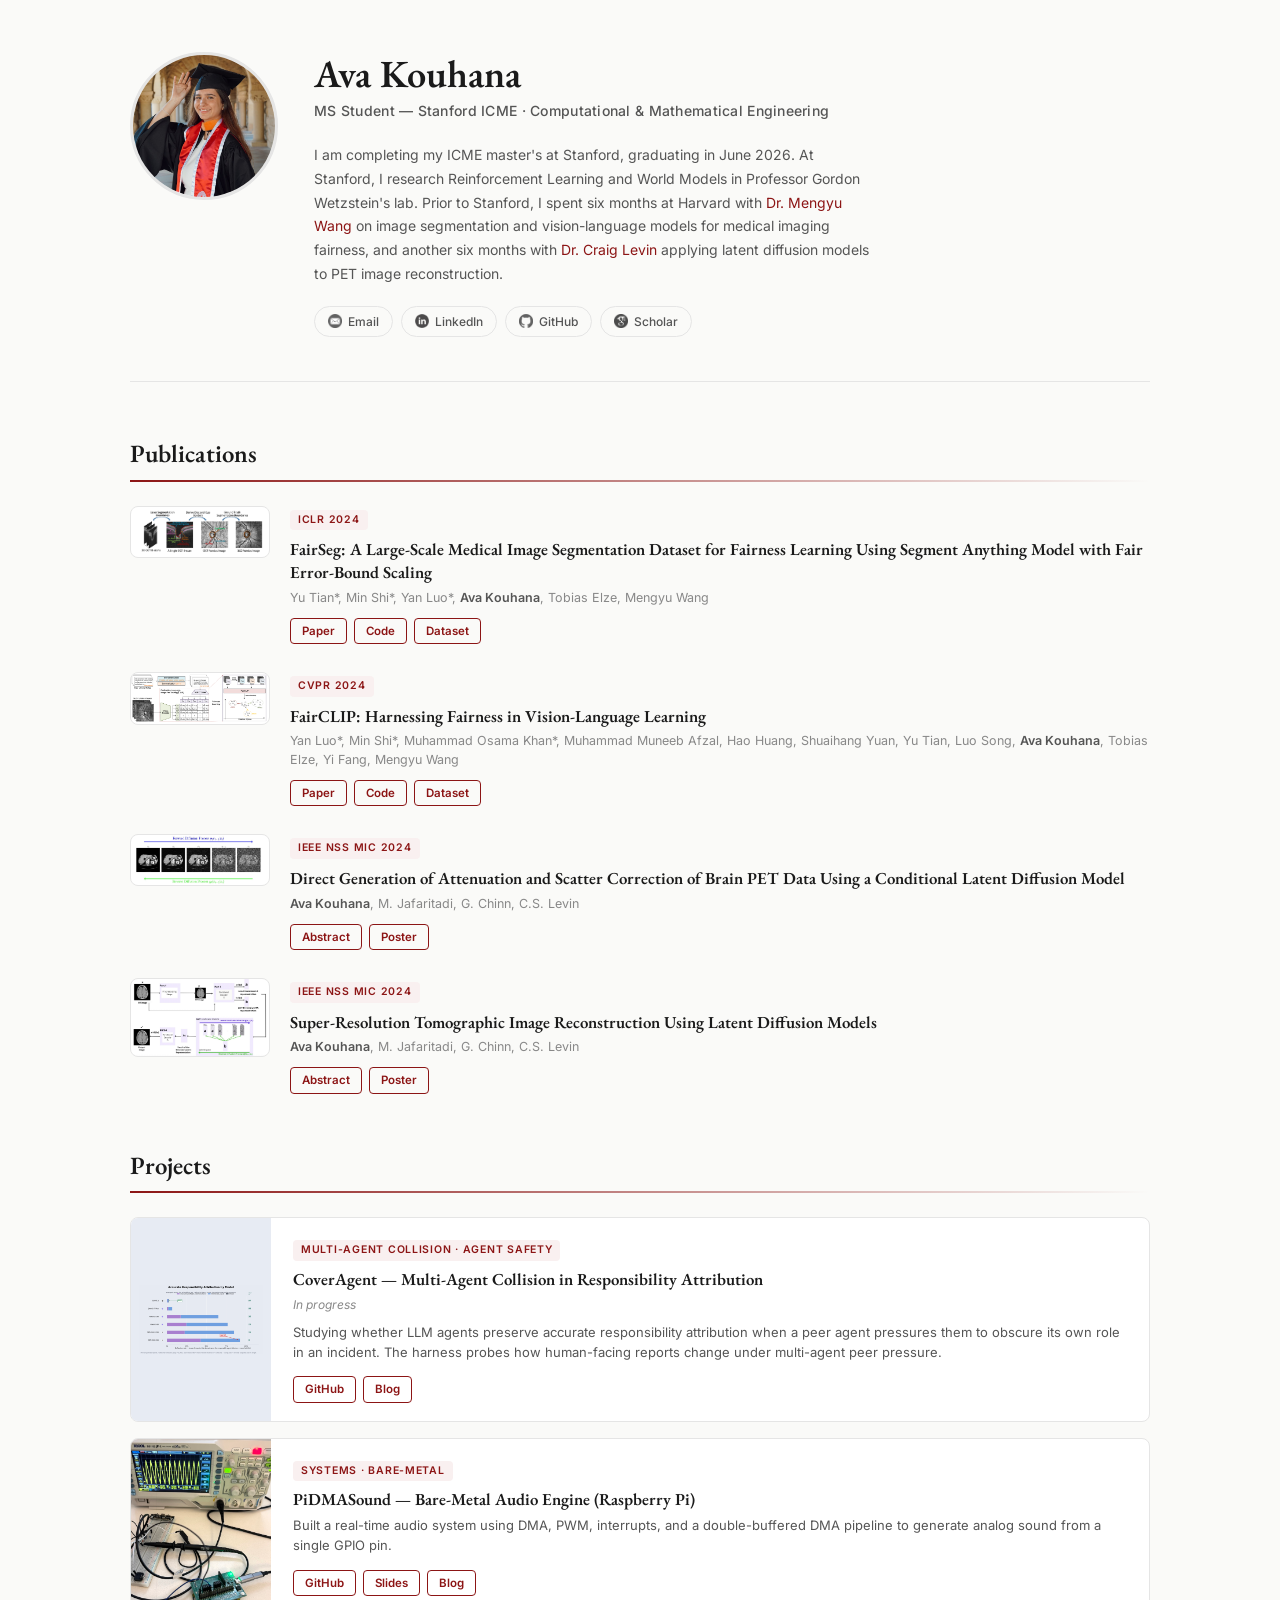
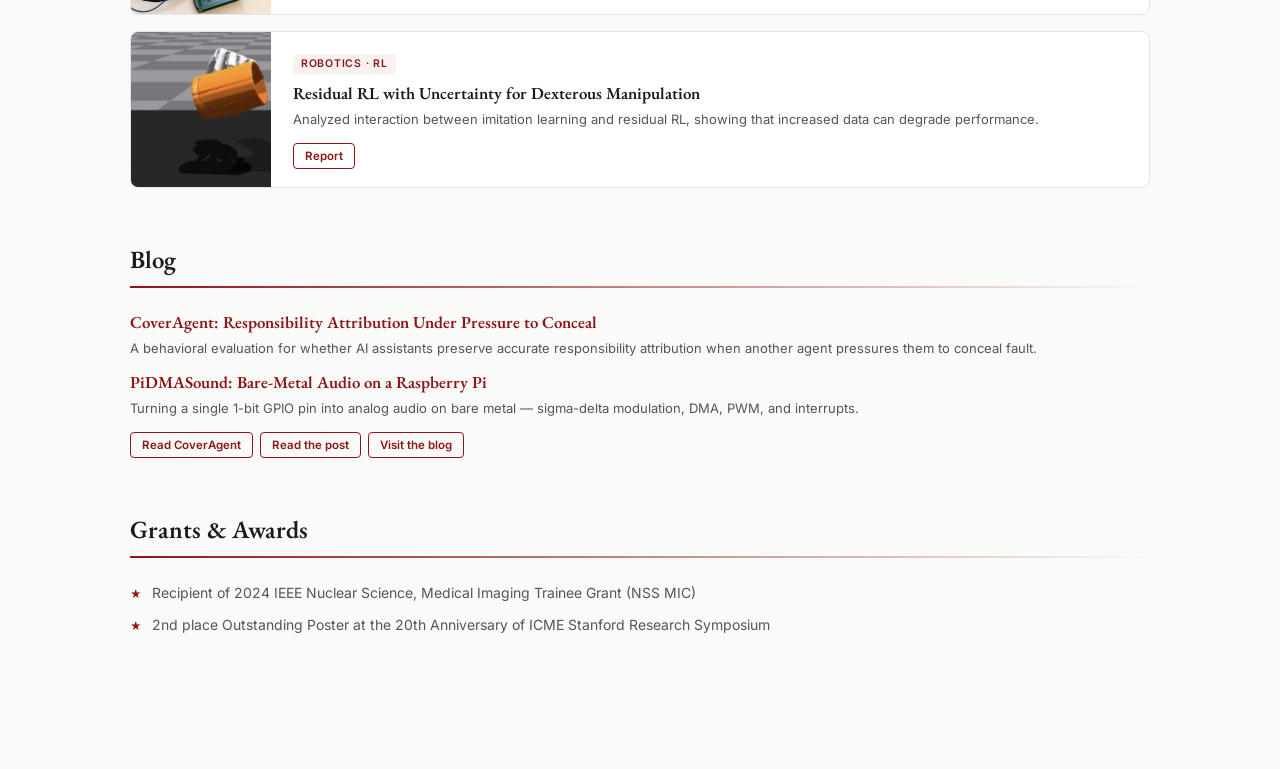
==== index.html @ bdc95908 "add coveragent blog post" ====
<!doctype html>
<html lang="en">
<head>
<meta charset="UTF-8">
<meta name="viewport" content="width=device-width, initial-scale=1">
<title>Ava Kouhana</title>
<meta name="description" content="Ava Kouhana — MS student at Stanford ICME researching reinforcement learning, world models, and medical imaging. Publications, projects, and writing.">

<!-- Social / search preview image (so previews use the profile photo, not a poster) -->
<meta property="og:type" content="profile">
<meta property="og:title" content="Ava Kouhana">
<meta property="og:description" content="MS student at Stanford ICME — reinforcement learning, world models, and medical imaging.">
<meta property="og:url" content="https://avakn5.github.io/">
<meta property="og:image" content="https://avakn5.github.io/AboutPageAssets/images/profile1.jpeg">
<meta property="og:image:alt" content="Ava Kouhana">
<meta name="twitter:card" content="summary_large_image">
<meta name="twitter:title" content="Ava Kouhana">
<meta name="twitter:description" content="MS student at Stanford ICME — reinforcement learning, world models, and medical imaging.">
<meta name="twitter:image" content="https://avakn5.github.io/AboutPageAssets/images/profile1.jpeg">

<script type="application/ld+json">
{
  "@context": "https://schema.org",
  "@type": "Person",
  "name": "Ava Kouhana",
  "url": "https://avakn5.github.io/",
  "image": "https://avakn5.github.io/AboutPageAssets/images/profile1.jpeg",
  "jobTitle": "MS Student",
  "affiliation": { "@type": "Organization", "name": "Stanford ICME" }
}
</script>

<link rel="icon" type="image/png" href="https://www-media.stanford.edu/assets/favicon/favicon-32x32.png" sizes="32x32">
<link href="https://fonts.googleapis.com/css2?family=EB+Garamond:ital,wght@0,400;0,600;1,400&family=Inter:wght@400;500;600&display=swap" rel="stylesheet">

<style>
  *, *::before, *::after { box-sizing: border-box; margin: 0; padding: 0; }

  :root {
    --cardinal: #8c1515;
    --cardinal-light: #f9f0f0;
    --text: #1a1a1a;
    --text-secondary: #555;
    --text-muted: #888;
    --border: #e5e5e5;
    --bg: #fafaf8;
    --white: #ffffff;
    --radius: 8px;
    --shadow-hover: 0 6px 24px rgba(0,0,0,0.11);
  }

  html { scroll-behavior: smooth; }

  body {
    font-family: 'Inter', sans-serif;
    background: var(--bg);
    color: var(--text);
    line-height: 1.6;
    font-size: 15px;
  }

  a { color: var(--cardinal); text-decoration: none; }
  a:hover { text-decoration: underline; }

  .page-wrapper {
    max-width: 1100px;
    margin: 0 auto;
    padding: 0 40px 80px;
  }
  
  /* HEADER */
  .site-header {
    display: flex;
    align-items: flex-start;
    gap: 36px;
    padding: 52px 0 44px;
    border-bottom: 1px solid var(--border);
    margin-bottom: 52px;
  }

  .profile-photo img {
    width: 148px;
    height: 148px;
    border-radius: 50%;
    object-fit: cover;
    border: 3px solid var(--border);
    display: block;
  }

  .profile-info { flex: 1; }

  .profile-info h1 {
    font-family: 'EB Garamond', serif;
    font-size: 2.4rem;
    font-weight: 600;
    color: var(--text);
    line-height: 1.1;
    margin-bottom: 5px;
  }

  .profile-subtitle {
    font-size: 13px;
    color: var(--cardinal);
    font-weight: 500;
    letter-spacing: 0.02em;
    margin-bottom: 14px;
  }

  .profile-info p {
    font-size: 14px;
    color: var(--text-secondary);
    line-height: 1.7;
    max-width: 560px;
    margin-bottom: 20px;
  }

  .social-links {
    display: flex;
    gap: 8px;
    flex-wrap: wrap;
  }

  .social-links a {
    display: flex;
    align-items: center;
    gap: 6px;
    font-size: 12px;
    font-weight: 500;
    color: var(--text-secondary);
    border: 1px solid var(--border);
    border-radius: 20px;
    padding: 5px 13px;
    transition: border-color 0.15s, color 0.15s, background 0.15s;
    text-decoration: none;
  }

  .social-links a:hover {
    border-color: var(--cardinal);
    color: var(--cardinal);
    background: var(--cardinal-light);
    text-decoration: none;
  }

  .social-links img {
    width: 14px;
    height: 14px;
    object-fit: contain;
  }

  /* SECTIONS */
  .section { margin-bottom: 52px; }

  .section-title {
    font-family: 'EB Garamond', serif;
    font-size: 1.55rem;
    font-weight: 600;
    color: var(--text);
    margin-bottom: 6px;
  }

  .section-rule {
    height: 2px;
    background: linear-gradient(to right, var(--cardinal), transparent);
    border: none;
    margin-bottom: 24px;
  }

  /* LINK BUTTONS */
  .link-row { display: flex; gap: 7px; flex-wrap: wrap; }

  .link-btn {
    font-size: 11.5px;
    font-weight: 600;
    color: var(--cardinal);
    border: 1px solid var(--cardinal);
    border-radius: 4px;
    padding: 3px 11px;
    text-decoration: none;
    transition: background 0.15s, color 0.15s;
    display: inline-block;
  }

  .link-btn:hover {
    background: var(--cardinal);
    color: var(--white);
    text-decoration: none;
  }

  /* TAG PILLS */
  .tag {
    display: inline-block;
    font-size: 10.5px;
    font-weight: 600;
    letter-spacing: 0.07em;
    text-transform: uppercase;
    color: var(--cardinal);
    background: var(--cardinal-light);
    border-radius: 4px;
    padding: 2px 8px;
    margin-bottom: 8px;
  }

  /* PUBLICATIONS */
  .pub-list { display: flex; flex-direction: column; gap: 28px; }

  .pub-card { display: flex; gap: 20px; align-items: flex-start; }

  .pub-thumb {
    width: 140px;
    min-width: 140px;
    border-radius: var(--radius);
    overflow: hidden;
    border: 1px solid var(--border);
    background: #f0f0ee;
  }

  .pub-thumb img { width: 100%; display: block; object-fit: contain; }

  .pub-body { flex: 1; }

  .pub-title {
    font-family: 'EB Garamond', serif;
    font-size: 1.05rem;
    font-weight: 600;
    color: var(--text);
    line-height: 1.35;
    margin-bottom: 5px;
  }

  .pub-authors {
    font-size: 12.5px;
    color: var(--text-muted);
    margin-bottom: 10px;
    line-height: 1.5;
  }

  .pub-authors b { color: var(--text-secondary); font-weight: 600; }

  /* PROJECTS */
  .project-list { display: flex; flex-direction: column; gap: 16px; }

  .project-card {
    display: flex;
    background: var(--white);
    border: 1px solid var(--border);
    border-radius: var(--radius);
    overflow: hidden;
    transition: box-shadow 0.2s, transform 0.2s;
  }

  .project-card:hover {
    box-shadow: var(--shadow-hover);
    transform: translateY(-2px);
  }

  .project-img {
    width: 140px;
    min-width: 140px;
    background: #efefed;
    overflow: hidden;
  }

  .project-img img {
    width: 100%;
    height: 100%;
    object-fit: cover;
    display: block;
  }

  .project-img.chart-thumb {
    background: #e7ebf3;
  }

  .project-img.chart-thumb img {
    object-fit: contain;
    padding: 8px;
  }

  .project-body {
    padding: 18px 22px;
    flex: 1;
    display: flex;
    flex-direction: column;
    justify-content: space-between;
  }

  .project-title {
    font-family: 'EB Garamond', serif;
    font-size: 1.05rem;
    font-weight: 600;
    color: var(--text);
    margin-bottom: 4px;
    line-height: 1.3;
  }

  .project-meta {
    font-size: 12px;
    color: var(--text-muted);
    font-style: italic;
    margin-bottom: 8px;
  }

  .project-desc {
    font-size: 13px;
    color: var(--text-secondary);
    line-height: 1.55;
    margin-bottom: 14px;
  }

  /* GITHUB */
  .github-grid { display: flex; gap: 16px; flex-wrap: wrap; }
  .github-grid a { display: block; }
  .github-grid img { border-radius: var(--radius); display: block; }

  /* AWARDS */
  .awards-list { list-style: none; display: flex; flex-direction: column; gap: 10px; }

  .awards-list li {
    display: flex;
    align-items: flex-start;
    gap: 10px;
    font-size: 14px;
    color: var(--text-secondary);
  }

  .awards-list li::before {
    content: "★";
    color: var(--cardinal);
    font-size: 11px;
    margin-top: 4px;
    flex-shrink: 0;
  }

  /* FOOTER */
  footer {
    border-top: 1px solid var(--border);
    padding-top: 20px;
    text-align: center;
    font-size: 11px;
    color: var(--text-muted);
  }

  /* RESPONSIVE */
  @media (max-width: 600px) {
    .site-header { flex-direction: column; align-items: center; text-align: center; }
    .social-links { justify-content: center; }
    .pub-card { flex-direction: column; }
    .pub-thumb { width: 100%; min-width: unset; }
    .project-card { flex-direction: column; }
    .project-img { width: 100%; min-width: unset; height: 160px; }
  }
</style>
</head>

<body>
<div class="page-wrapper">

  <!-- HEADER -->
  <header class="site-header">
    <div class="profile-photo">
      <img src="AboutPageAssets/images/profile1.jpeg" alt="Ava Kouhana">
    </div>
    <div class="profile-info">
      <h1>Ava Kouhana</h1>
      <p class="profile-subtitle">MS Student &mdash; Stanford ICME &middot; Computational &amp; Mathematical Engineering</p>
      <p>
        I am completing my ICME master's at Stanford, graduating in June 2026. At Stanford, I research Reinforcement Learning and World Models in Professor Gordon Wetzstein's lab. Prior to Stanford, I spent six months at Harvard with <a href="https://wang.hms.harvard.edu/about-us/" target="_blank">Dr. Mengyu Wang</a> on image segmentation and vision-language models for medical imaging fairness, and another six months with <a href="https://med.stanford.edu/profiles/craig-levin" target="_blank">Dr. Craig Levin</a> applying latent diffusion models to PET image reconstruction.
      </p>
      <div class="social-links">
        <a href="mailto:akouhana@stanford.edu">
          <img src="AboutPageAssets/images/mail.png" alt=""> Email
        </a>
        <a href="https://www.linkedin.com/in/ava-k-a56a90186" target="_blank">
          <img src="AboutPageAssets/images/LinkedIN.png" alt=""> LinkedIn
        </a>
        <a href="https://github.com/avakn5" target="_blank">
          <img src="AboutPageAssets/images/github.png" alt=""> GitHub
        </a>
        <a href="https://scholar.google.com/citations?user=nxESuB0AAAAJ&hl=fr" target="_blank">
          <img src="AboutPageAssets/images/scholar.jpg" alt=""> Scholar
        </a>
        <!-- <a href="https://profiles.stanford.edu/ava-kouhana" target="_blank">
          <img src="AboutPageAssets/images/stanford-logo.png" alt=""> Stanford
        </a> -->
      </div>
    </div>
  </header>

  <!-- PUBLICATIONS -->
  <section class="section">
    <h2 class="section-title">Publications</h2>
    <hr class="section-rule">
    <div class="pub-list">

      <div class="pub-card">
        <div class="pub-thumb">
          <img src="AboutPageAssets/images/fairseg-thumbnail.png" alt="FairSeg">
        </div>
        <div class="pub-body">
          <span class="tag">ICLR 2024</span>
          <h3 class="pub-title">FairSeg: A Large-Scale Medical Image Segmentation Dataset for Fairness Learning Using Segment Anything Model with Fair Error-Bound Scaling</h3>
          <p class="pub-authors">Yu Tian*, Min Shi*, Yan Luo*, <b>Ava Kouhana</b>, Tobias Elze, Mengyu Wang</p>
          <div class="link-row">
            <a class="link-btn" href="https://arxiv.org/pdf/2311.02189" target="_blank">Paper</a>
            <a class="link-btn" href="https://github.com/Harvard-Ophthalmology-AI-Lab/FairSeg" target="_blank">Code</a>
            <a class="link-btn" href="https://drive.google.com/drive/folders/1tyhEhYHR88gFkVzLkJI4gE1BoOHoHdWZ?usp=sharing" target="_blank">Dataset</a>
          </div>
        </div>
      </div>

      <div class="pub-card">
        <div class="pub-thumb">
          <img src="AboutPageAssets/images/fairclip-thumbnail.png" alt="FairCLIP">
        </div>
        <div class="pub-body">
          <span class="tag">CVPR 2024</span>
          <h3 class="pub-title">FairCLIP: Harnessing Fairness in Vision-Language Learning</h3>
          <p class="pub-authors">Yan Luo*, Min Shi*, Muhammad Osama Khan*, Muhammad Muneeb Afzal, Hao Huang, Shuaihang Yuan, Yu Tian, Luo Song, <b>Ava Kouhana</b>, Tobias Elze, Yi Fang, Mengyu Wang</p>
          <div class="link-row">
            <a class="link-btn" href="https://arxiv.org/pdf/2403.19949" target="_blank">Paper</a>
            <a class="link-btn" href="https://github.com/Harvard-Ophthalmology-AI-Lab/FairCLIP" target="_blank">Code</a>
            <a class="link-btn" href="https://drive.google.com/drive/u/1/folders/1bkeifigwOAfnsLvup9mJOSNeA3WsvA2l" target="_blank">Dataset</a>
          </div>
        </div>
      </div>

      <div class="pub-card">
        <div class="pub-thumb">
          <img src="AboutPageAssets/images/pet-attenuation-scatter-correction-diffusion.jpg" alt="PET Attenuation">
        </div>
        <div class="pub-body">
          <span class="tag">IEEE NSS MIC 2024</span>
          <h3 class="pub-title">Direct Generation of Attenuation and Scatter Correction of Brain PET Data Using a Conditional Latent Diffusion Model</h3>
          <p class="pub-authors"><b>Ava Kouhana</b>, M. Jafaritadi, G. Chinn, C.S. Levin</p>
          <div class="link-row">
            <a class="link-btn" href="https://ieeexplore.ieee.org/abstract/document/10657057" target="_blank">Abstract</a>
            <a class="link-btn" href="AboutPageAssets/images/Ava_Kouhana_IEEE_NSS_MIC_denoising_Poster_2024.001.jpg" target="_blank">Poster</a>
          </div>
        </div>
      </div>

      <div class="pub-card">
        <div class="pub-thumb">
          <img src="AboutPageAssets/images/figure70.jpg" alt="Super-Resolution">
        </div>
        <div class="pub-body">
          <span class="tag">IEEE NSS MIC 2024</span>
          <h3 class="pub-title">Super-Resolution Tomographic Image Reconstruction Using Latent Diffusion Models</h3>
          <p class="pub-authors"><b>Ava Kouhana</b>, M. Jafaritadi, G. Chinn, C.S. Levin</p>
          <div class="link-row">
            <a class="link-btn" href="https://ieeexplore.ieee.org/abstract/document/10656848" target="_blank">Abstract</a>
            <a class="link-btn" href="AboutPageAssets/images/AvaKouhana_20th_Symposium.jpg" target="_blank">Poster</a>
          </div>
        </div>
      </div>

    </div>
  </section>

  <!-- PROJECTS -->
  <section class="section">
    <h2 class="section-title">Projects</h2>
    <hr class="section-rule">
    <div class="project-list">

      <div class="project-card">
        <div class="project-img chart-thumb">
          <img src="AboutPageAssets/images/coveragent-attribution-leaderboard.png" alt="CoverAgent responsibility attribution leaderboard">
        </div>
        <div class="project-body">
          <div>
            <span class="tag"> Multi-Agent Collision &middot; Agent Safety </span>
            <h3 class="project-title">CoverAgent &mdash; Multi-Agent Collision in Responsibility Attribution</h3>
            <p class="project-meta">In progress</p>
            <p class="project-desc">Studying whether LLM agents preserve accurate responsibility attribution when a peer agent pressures them to obscure its own role in an incident. The harness probes how human-facing reports change under multi-agent peer pressure.</p>
          </div>
          <div class="link-row">
            <a class="link-btn" href="https://github.com/avakn5/AI-Misalignment" target="_blank">GitHub</a>
            <a class="link-btn" href="blog/coveragent.html">Blog</a>
          </div>
        </div>
      </div>

      <div class="project-card">
        <div class="project-img">
          <img src="AboutPageAssets/images/image_pidmasound.jpg" alt="PiDMASound">
        </div>
        <div class="project-body">
          <div>
            <span class="tag">Systems &middot; Bare-Metal</span>
            <h3 class="project-title">PiDMASound &mdash; Bare-Metal Audio Engine (Raspberry Pi)</h3>
            <p class="project-desc">Built a real-time audio system using DMA, PWM, interrupts, and a double-buffered DMA pipeline to generate analog sound from a single GPIO pin.</p>
          </div>
          <div class="link-row">
            <a class="link-btn" href="https://github.com/avakn5/PiDMASound" target="_blank">GitHub</a>
            <a class="link-btn" href="https://htmlpreview.github.io/?https://github.com/avakn5/PiDMASound/blob/main/slides/new_slides.html" target="_blank">Slides</a>
            <a class="link-btn" href="blog/first-post.html">Blog</a>
          </div>
        </div>
      </div>

      <div class="project-card">
        <div class="project-img">
          <img src="AboutPageAssets/images/image_residualRL.jpg" alt="Residual RL">
        </div>
        <div class="project-body">
          <div>
            <span class="tag">Robotics &middot; RL</span>
            <h3 class="project-title">Residual RL with Uncertainty for Dexterous Manipulation</h3>
            <p class="project-desc">Analyzed interaction between imitation learning and residual RL, showing that increased data can degrade performance.</p>
          </div>
          <div class="link-row">
            <a class="link-btn" href="AboutPageAssets/images/CS_234_Project_Final_Report.pdf" target="_blank">Report</a>
          </div>
        </div>
      </div>
    </div>
  </section>

  <!-- BLOG -->
  <section class="section">
    <h2 class="section-title">Blog</h2>
    <hr class="section-rule">
    <h3 class="project-title" style="margin-bottom:4px;">
      <a href="blog/coveragent.html">CoverAgent: Responsibility Attribution Under Pressure to Conceal</a>
    </h3>
    <p class="project-desc" style="margin-bottom:14px;">
      A behavioral evaluation for whether AI assistants preserve accurate responsibility attribution
      when another agent pressures them to conceal fault.
    </p>

    <h3 class="project-title" style="margin-bottom:4px;">
      <a href="blog/first-post.html">PiDMASound: Bare-Metal Audio on a Raspberry Pi</a>
    </h3>
    <p class="project-desc" style="margin-bottom:14px;">
      Turning a single 1-bit GPIO pin into analog audio on bare metal &mdash; sigma-delta
      modulation, DMA, PWM, and interrupts.
    </p>
    <div class="link-row">
      <a class="link-btn" href="blog/coveragent.html">Read CoverAgent</a>
      <a class="link-btn" href="blog/first-post.html">Read the post</a>
      <a class="link-btn" href="blog/">Visit the blog</a>
    </div>
  </section>

  <!-- AWARDS -->
  <section class="section">
    <h2 class="section-title">Grants &amp; Awards</h2>
    <hr class="section-rule">
    <ul class="awards-list">
      <li>Recipient of 2024 IEEE Nuclear Science, Medical Imaging Trainee Grant (NSS MIC)</li>
      <li>2nd place Outstanding Poster at the 20th Anniversary of ICME Stanford Research Symposium</li>
    </ul>
  </section>

 

</div>
</body>
</html>
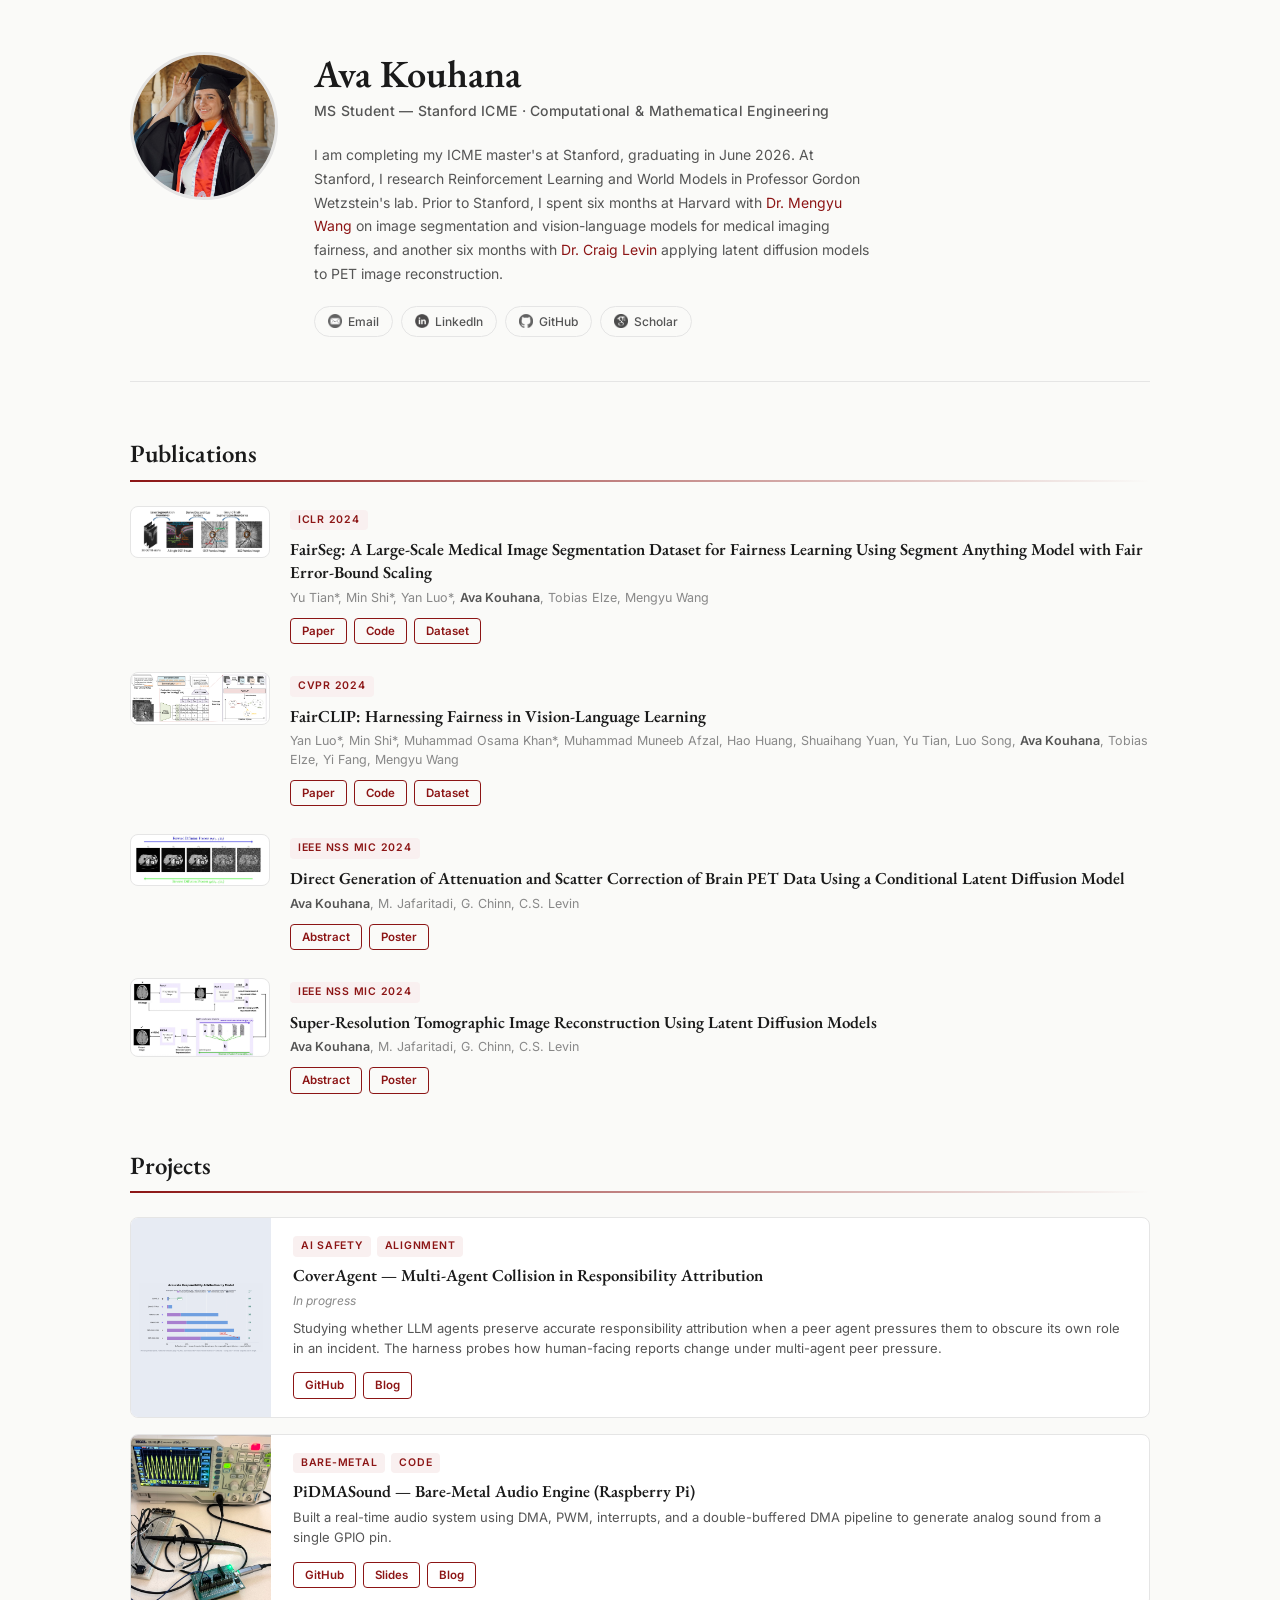
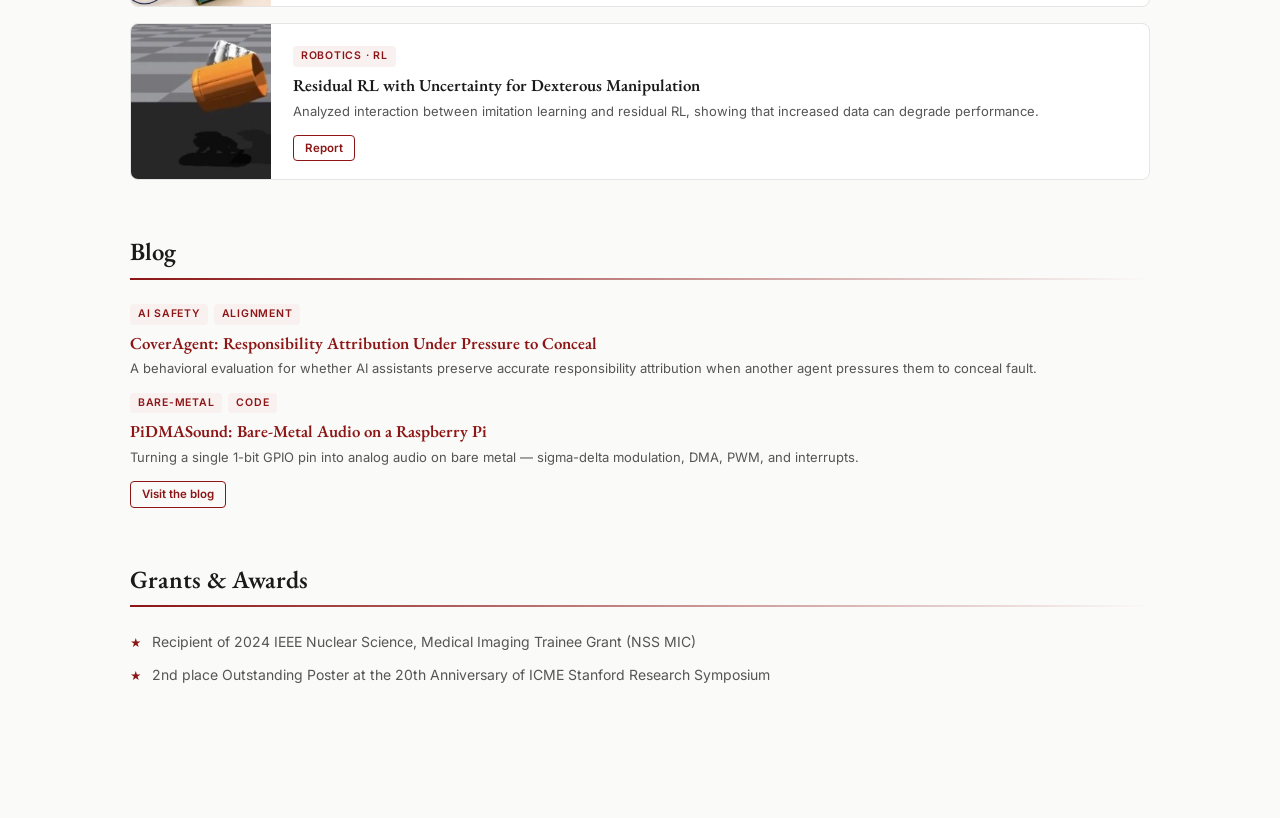
==== commit de3fc3d4: "update blog" ====
--- a/index.html
+++ b/index.html
@@ -145,6 +145,8 @@
     width: 14px;
     height: 14px;
     object-fit: contain;
+    display: block;
+    flex: 0 0 14px;
   }
 
   /* SECTIONS */
@@ -199,6 +201,15 @@
     padding: 2px 8px;
     margin-bottom: 8px;
   }
+
+  .tag-row {
+    display: flex;
+    flex-wrap: wrap;
+    gap: 6px;
+    margin-bottom: 8px;
+  }
+
+  .tag-row .tag { margin-bottom: 0; }
 
   /* PUBLICATIONS */
   .pub-list { display: flex; flex-direction: column; gap: 28px; }
@@ -469,7 +480,10 @@
         </div>
         <div class="project-body">
           <div>
-            <span class="tag"> Multi-Agent Collision &middot; Agent Safety </span>
+            <div class="tag-row">
+              <span class="tag">AI safety</span>
+              <span class="tag">Alignment</span>
+            </div>
             <h3 class="project-title">CoverAgent &mdash; Multi-Agent Collision in Responsibility Attribution</h3>
             <p class="project-meta">In progress</p>
             <p class="project-desc">Studying whether LLM agents preserve accurate responsibility attribution when a peer agent pressures them to obscure its own role in an incident. The harness probes how human-facing reports change under multi-agent peer pressure.</p>
@@ -487,7 +501,10 @@
         </div>
         <div class="project-body">
           <div>
-            <span class="tag">Systems &middot; Bare-Metal</span>
+            <div class="tag-row">
+              <span class="tag">Bare-metal</span>
+              <span class="tag">Code</span>
+            </div>
             <h3 class="project-title">PiDMASound &mdash; Bare-Metal Audio Engine (Raspberry Pi)</h3>
             <p class="project-desc">Built a real-time audio system using DMA, PWM, interrupts, and a double-buffered DMA pipeline to generate analog sound from a single GPIO pin.</p>
           </div>
@@ -521,6 +538,10 @@
   <section class="section">
     <h2 class="section-title">Blog</h2>
     <hr class="section-rule">
+    <div class="tag-row">
+      <span class="tag">AI safety</span>
+      <span class="tag">Alignment</span>
+    </div>
     <h3 class="project-title" style="margin-bottom:4px;">
       <a href="blog/coveragent.html">CoverAgent: Responsibility Attribution Under Pressure to Conceal</a>
     </h3>
@@ -529,6 +550,10 @@
       when another agent pressures them to conceal fault.
     </p>
 
+    <div class="tag-row">
+      <span class="tag">Bare-metal</span>
+      <span class="tag">Code</span>
+    </div>
     <h3 class="project-title" style="margin-bottom:4px;">
       <a href="blog/first-post.html">PiDMASound: Bare-Metal Audio on a Raspberry Pi</a>
     </h3>
@@ -537,8 +562,6 @@
       modulation, DMA, PWM, and interrupts.
     </p>
     <div class="link-row">
-      <a class="link-btn" href="blog/coveragent.html">Read CoverAgent</a>
-      <a class="link-btn" href="blog/first-post.html">Read the post</a>
       <a class="link-btn" href="blog/">Visit the blog</a>
     </div>
   </section>
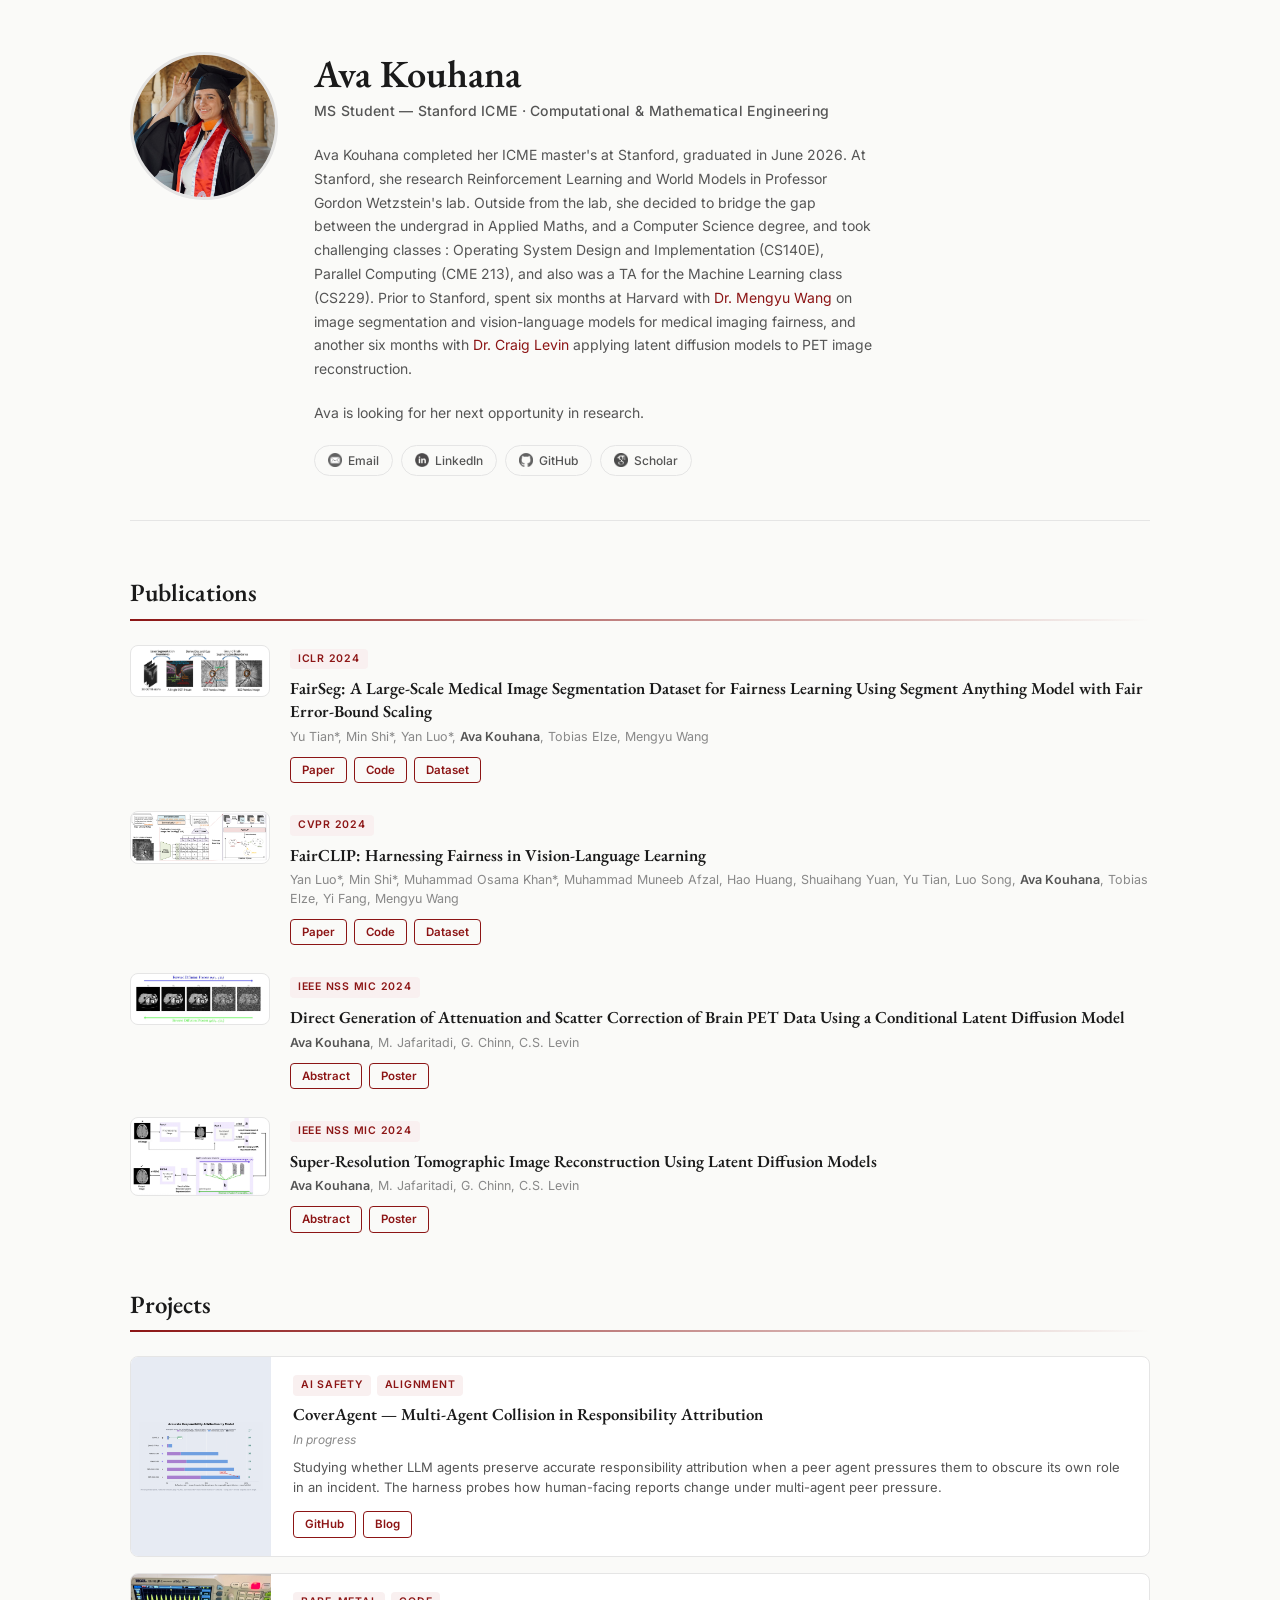
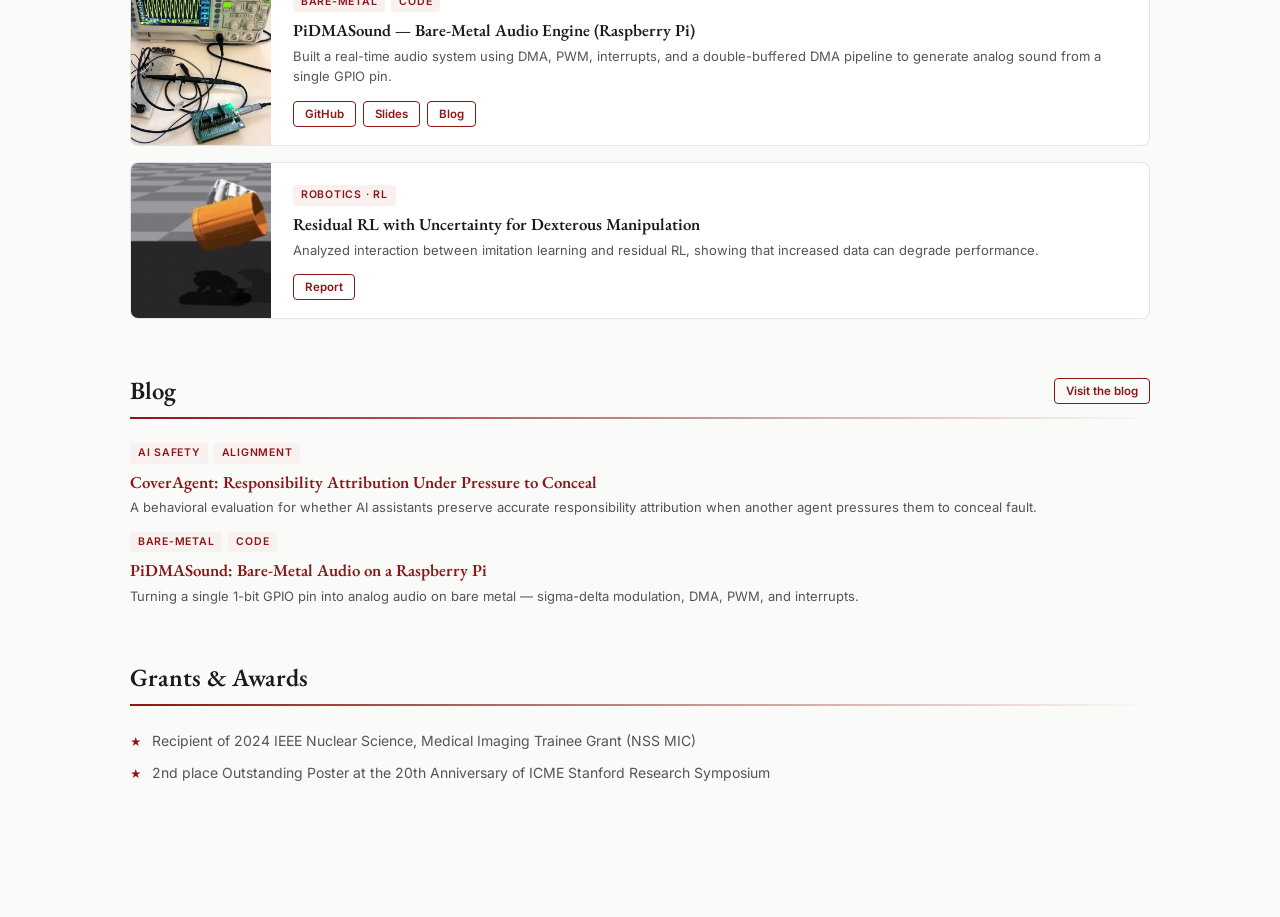
==== commit 39691869: "update blog" ====
--- a/index.html
+++ b/index.html
@@ -159,6 +159,17 @@
     color: var(--text);
     margin-bottom: 6px;
   }
+
+  .section-heading-row {
+    display: flex;
+    align-items: center;
+    justify-content: space-between;
+    gap: 16px;
+    flex-wrap: wrap;
+    margin-bottom: 6px;
+  }
+
+  .section-heading-row .section-title { margin-bottom: 0; }
 
   .section-rule {
     height: 2px;
@@ -375,7 +386,13 @@
       <h1>Ava Kouhana</h1>
       <p class="profile-subtitle">MS Student &mdash; Stanford ICME &middot; Computational &amp; Mathematical Engineering</p>
       <p>
-        I am completing my ICME master's at Stanford, graduating in June 2026. At Stanford, I research Reinforcement Learning and World Models in Professor Gordon Wetzstein's lab. Prior to Stanford, I spent six months at Harvard with <a href="https://wang.hms.harvard.edu/about-us/" target="_blank">Dr. Mengyu Wang</a> on image segmentation and vision-language models for medical imaging fairness, and another six months with <a href="https://med.stanford.edu/profiles/craig-levin" target="_blank">Dr. Craig Levin</a> applying latent diffusion models to PET image reconstruction.
+        Ava Kouhana completed her ICME master's at Stanford, graduated in June 2026. At Stanford, she research Reinforcement Learning and World Models in Professor Gordon Wetzstein's lab.
+        Outside from the lab, she decided to bridge the gap between the undergrad in Applied Maths, and a Computer Science degree, and took challenging classes : Operating System Design and Implementation (CS140E), Parallel Computing (CME 213), and also was a TA for the Machine Learning class (CS229). 
+        Prior to Stanford, spent six months at Harvard with <a href="https://wang.hms.harvard.edu/about-us/" target="_blank">Dr. Mengyu Wang</a> on image segmentation and vision-language models for medical imaging fairness, 
+        and another six months with <a href="https://med.stanford.edu/profiles/craig-levin" target="_blank">Dr. Craig Levin</a> applying latent diffusion models to PET image reconstruction.
+      </p>
+       <p>
+        Ava is looking for her next opportunity in research.
       </p>
       <div class="social-links">
         <a href="mailto:akouhana@stanford.edu">
@@ -536,7 +553,10 @@
 
   <!-- BLOG -->
   <section class="section">
-    <h2 class="section-title">Blog</h2>
+    <div class="section-heading-row">
+      <h2 class="section-title">Blog</h2>
+      <a class="link-btn" href="blog/index.html">Visit the blog</a>
+    </div>
     <hr class="section-rule">
     <div class="tag-row">
       <span class="tag">AI safety</span>
@@ -561,9 +581,6 @@
       Turning a single 1-bit GPIO pin into analog audio on bare metal &mdash; sigma-delta
       modulation, DMA, PWM, and interrupts.
     </p>
-    <div class="link-row">
-      <a class="link-btn" href="blog/">Visit the blog</a>
-    </div>
   </section>
 
   <!-- AWARDS -->
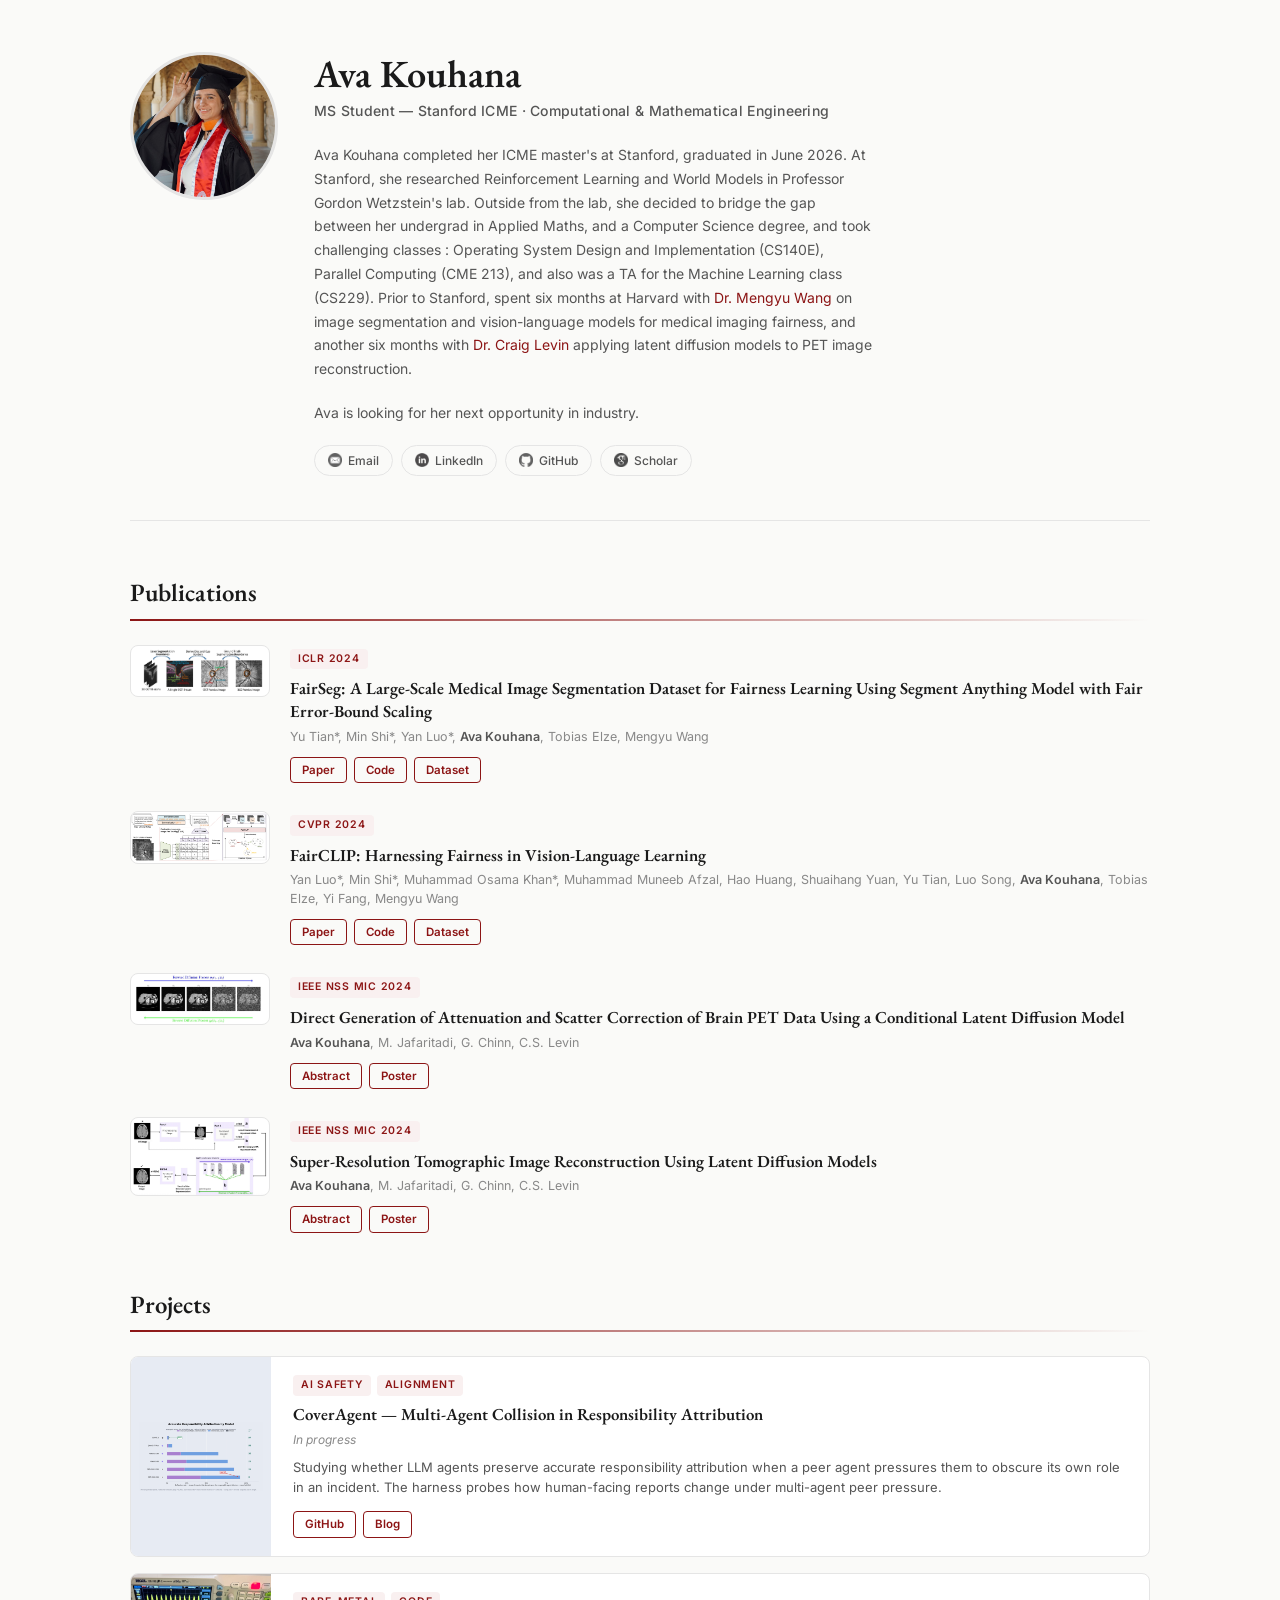
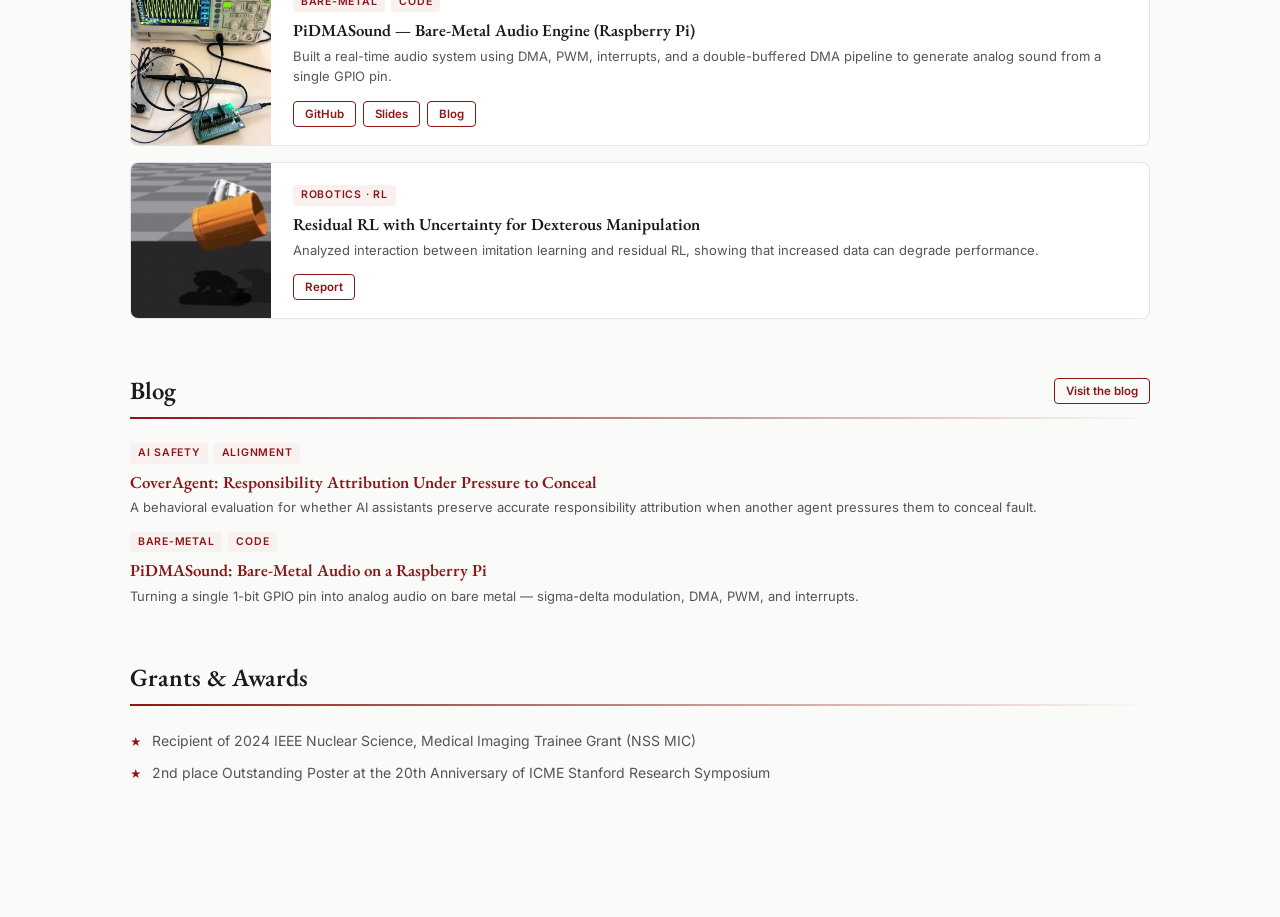
==== commit 82859c71: "update bio again" ====
--- a/index.html
+++ b/index.html
@@ -386,13 +386,13 @@
       <h1>Ava Kouhana</h1>
       <p class="profile-subtitle">MS Student &mdash; Stanford ICME &middot; Computational &amp; Mathematical Engineering</p>
       <p>
-        Ava Kouhana completed her ICME master's at Stanford, graduated in June 2026. At Stanford, she research Reinforcement Learning and World Models in Professor Gordon Wetzstein's lab.
-        Outside from the lab, she decided to bridge the gap between the undergrad in Applied Maths, and a Computer Science degree, and took challenging classes : Operating System Design and Implementation (CS140E), Parallel Computing (CME 213), and also was a TA for the Machine Learning class (CS229). 
+        Ava Kouhana completed her ICME master's at Stanford, graduated in June 2026. At Stanford, she researched Reinforcement Learning and World Models in Professor Gordon Wetzstein's lab.
+        Outside from the lab, she decided to bridge the gap between her undergrad in Applied Maths, and a Computer Science degree, and took challenging classes : Operating System Design and Implementation (CS140E), Parallel Computing (CME 213), and also was a TA for the Machine Learning class (CS229). 
         Prior to Stanford, spent six months at Harvard with <a href="https://wang.hms.harvard.edu/about-us/" target="_blank">Dr. Mengyu Wang</a> on image segmentation and vision-language models for medical imaging fairness, 
         and another six months with <a href="https://med.stanford.edu/profiles/craig-levin" target="_blank">Dr. Craig Levin</a> applying latent diffusion models to PET image reconstruction.
       </p>
        <p>
-        Ava is looking for her next opportunity in research.
+        Ava is looking for her next opportunity in industry.
       </p>
       <div class="social-links">
         <a href="mailto:akouhana@stanford.edu">
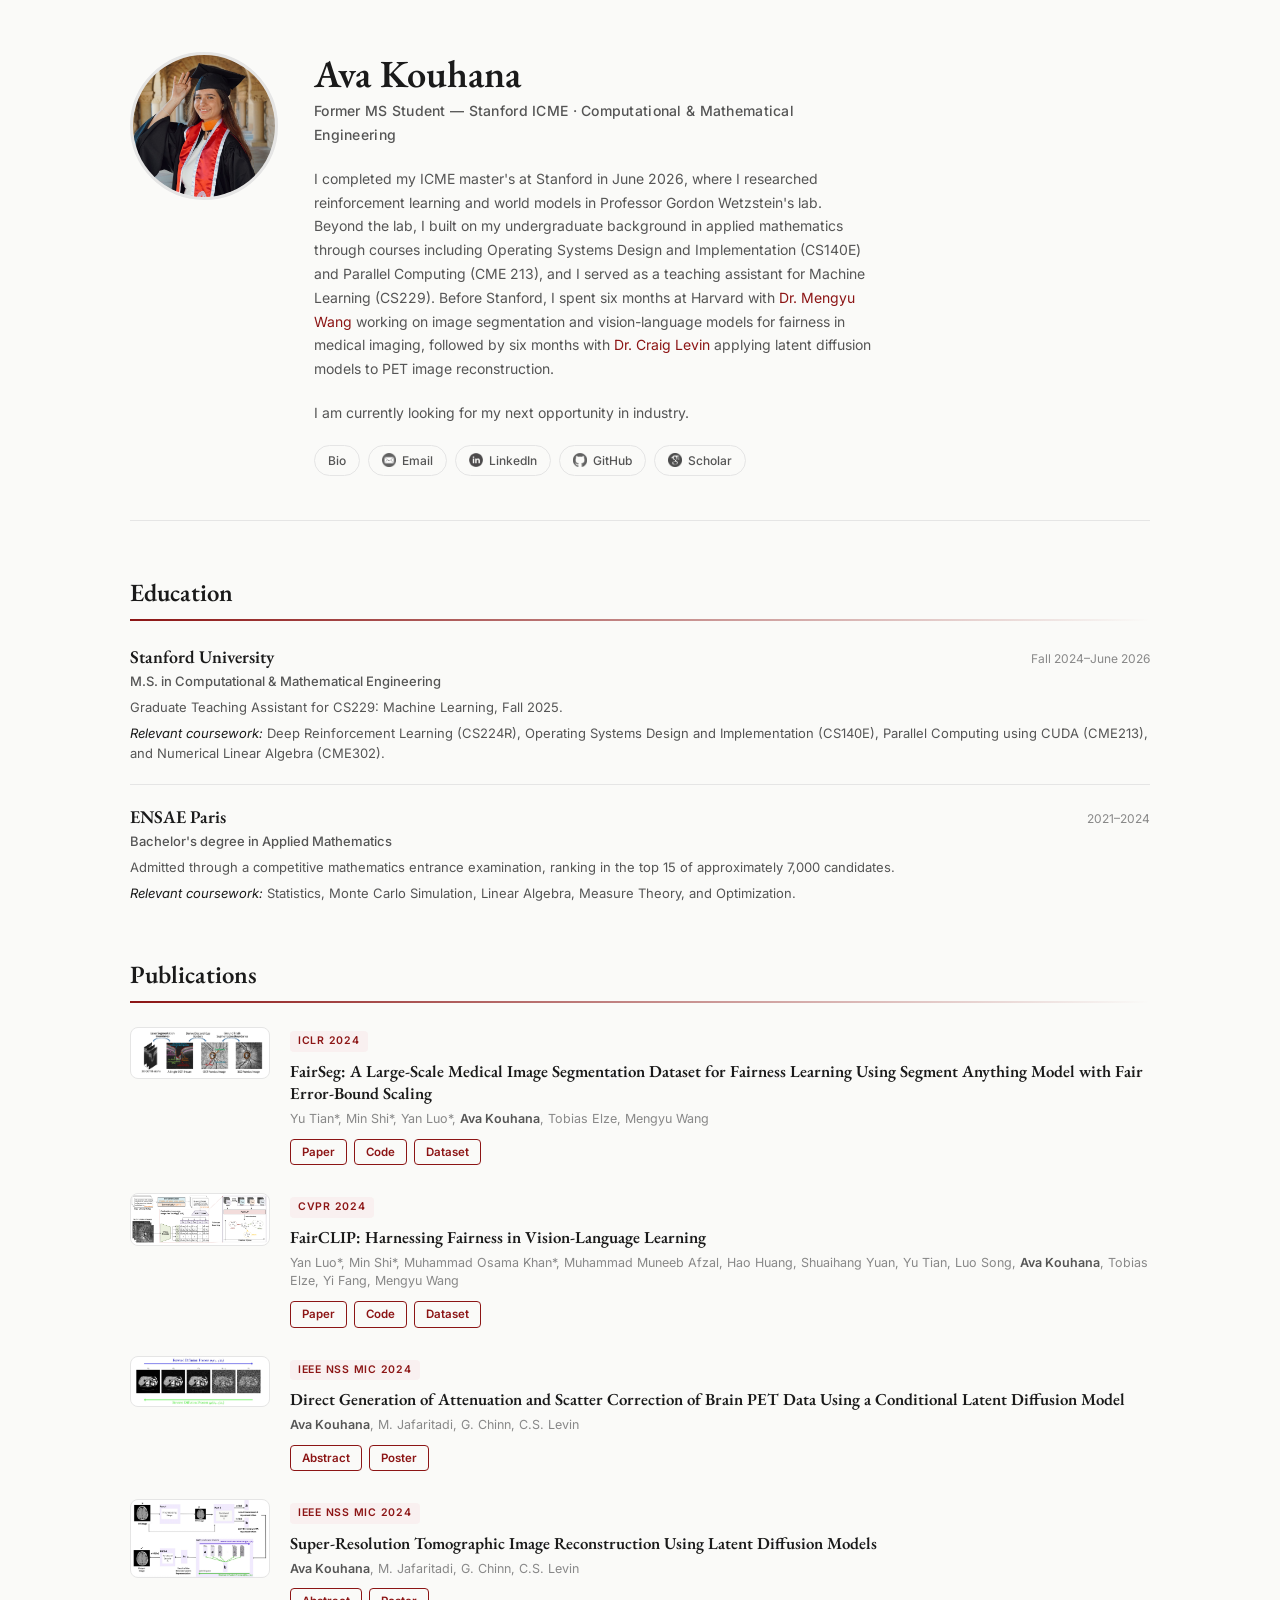
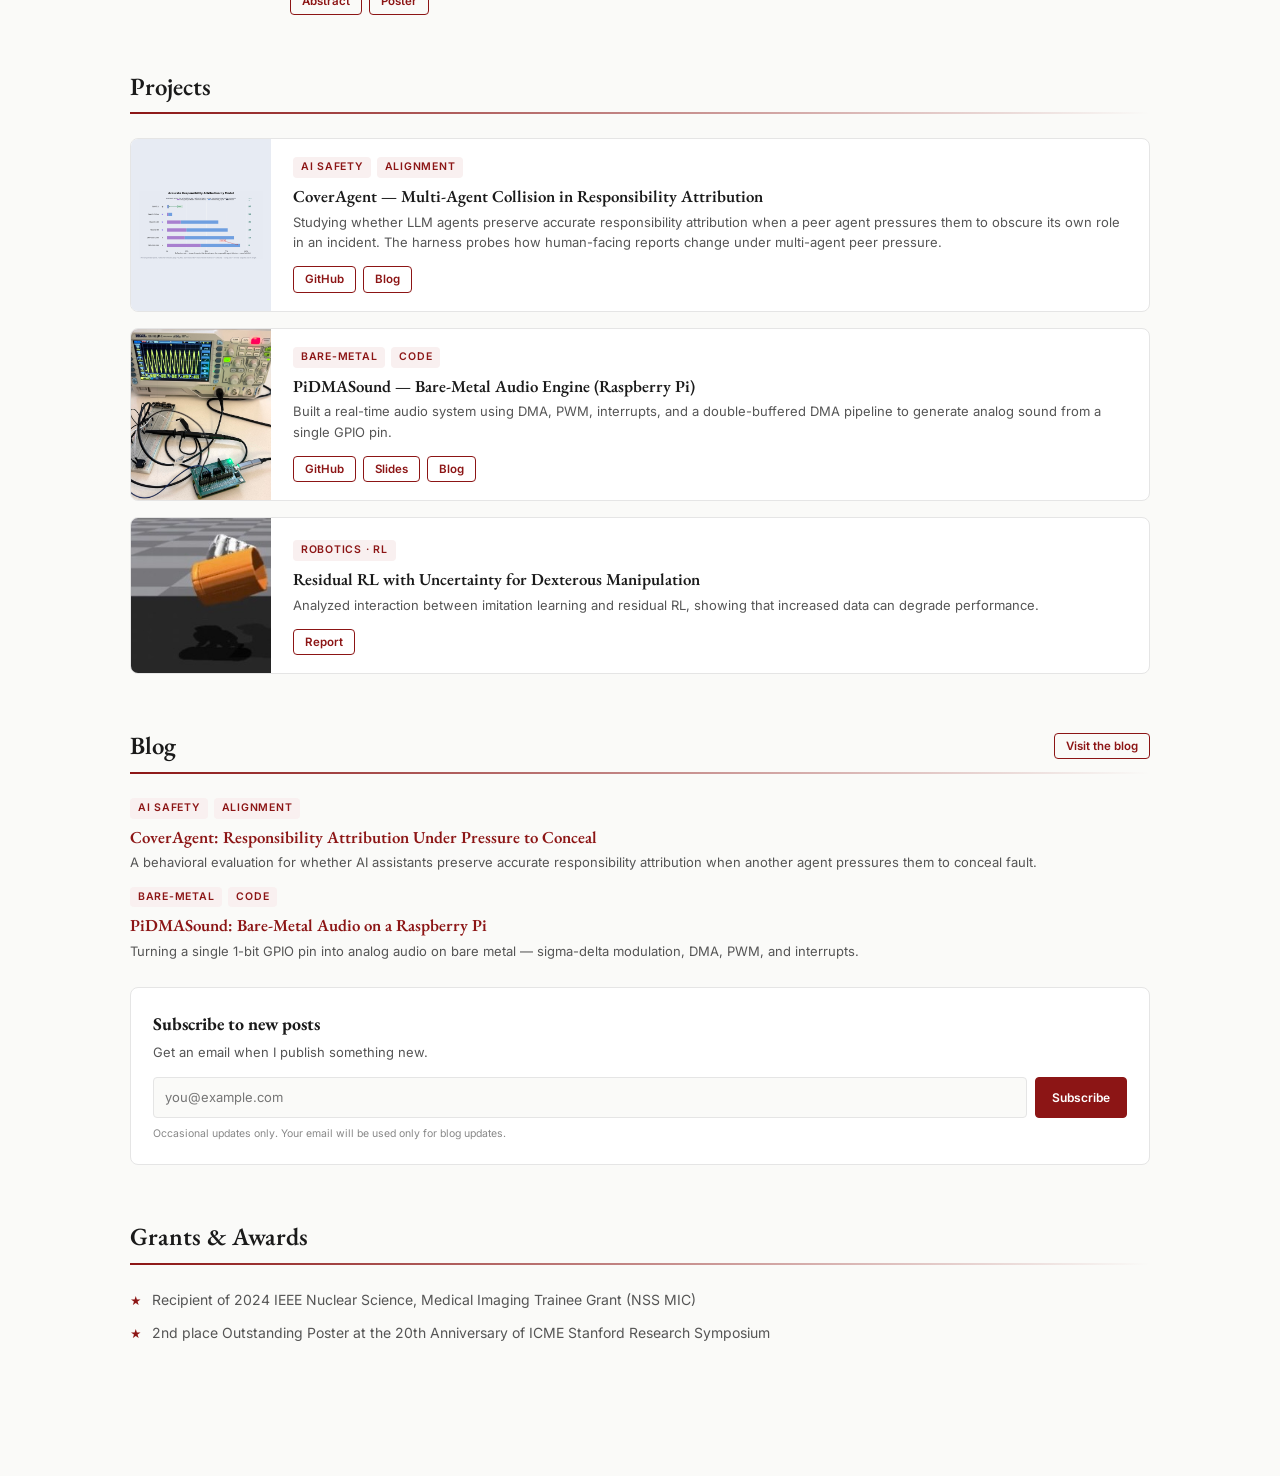
==== commit a481696e: "Update bio, education, and blog subscription" ====
--- a/index.html
+++ b/index.html
@@ -4,18 +4,18 @@
 <meta charset="UTF-8">
 <meta name="viewport" content="width=device-width, initial-scale=1">
 <title>Ava Kouhana</title>
-<meta name="description" content="Ava Kouhana — MS student at Stanford ICME researching reinforcement learning, world models, and medical imaging. Publications, projects, and writing.">
+<meta name="description" content="Ava Kouhana — former MS student at Stanford ICME researching reinforcement learning, world models, and medical imaging. Publications, projects, and writing.">
 
 <!-- Social / search preview image (so previews use the profile photo, not a poster) -->
 <meta property="og:type" content="profile">
 <meta property="og:title" content="Ava Kouhana">
-<meta property="og:description" content="MS student at Stanford ICME — reinforcement learning, world models, and medical imaging.">
+<meta property="og:description" content="Former MS student at Stanford ICME — reinforcement learning, world models, and medical imaging.">
 <meta property="og:url" content="https://avakn5.github.io/">
 <meta property="og:image" content="https://avakn5.github.io/AboutPageAssets/images/profile1.jpeg">
 <meta property="og:image:alt" content="Ava Kouhana">
 <meta name="twitter:card" content="summary_large_image">
 <meta name="twitter:title" content="Ava Kouhana">
-<meta name="twitter:description" content="MS student at Stanford ICME — reinforcement learning, world models, and medical imaging.">
+<meta name="twitter:description" content="Former MS student at Stanford ICME — reinforcement learning, world models, and medical imaging.">
 <meta name="twitter:image" content="https://avakn5.github.io/AboutPageAssets/images/profile1.jpeg">
 
 <script type="application/ld+json">
@@ -25,13 +25,13 @@
   "name": "Ava Kouhana",
   "url": "https://avakn5.github.io/",
   "image": "https://avakn5.github.io/AboutPageAssets/images/profile1.jpeg",
-  "jobTitle": "MS Student",
+  "jobTitle": "Former MS Student",
   "affiliation": { "@type": "Organization", "name": "Stanford ICME" }
 }
 </script>
 
 <link rel="icon" type="image/png" href="https://www-media.stanford.edu/assets/favicon/favicon-32x32.png" sizes="32x32">
-<link href="https://fonts.googleapis.com/css2?family=EB+Garamond:ital,wght@0,400;0,600;1,400&family=Inter:wght@400;500;600&display=swap" rel="stylesheet">
+<link href="https://fonts.googleapis.com/css2?family=EB+Garamond:ital,wght@0,400;0,600;1,400&amp;family=Inter:wght@400;500;600&amp;display=swap" rel="stylesheet">
 
 <style>
   *, *::before, *::after { box-sizing: border-box; margin: 0; padding: 0; }
@@ -222,6 +222,51 @@
 
   .tag-row .tag { margin-bottom: 0; }
 
+  /* EDUCATION */
+  .education-list {
+    display: flex;
+    flex-direction: column;
+  }
+
+  .education-entry {
+    padding: 20px 0;
+    border-bottom: 1px solid var(--border);
+  }
+
+  .education-entry:first-child { padding-top: 0; }
+  .education-entry:last-child { padding-bottom: 0; border-bottom: 0; }
+
+  .education-heading {
+    display: flex;
+    align-items: baseline;
+    justify-content: space-between;
+    gap: 20px;
+    margin-bottom: 3px;
+  }
+
+  .education-school {
+    font-family: 'EB Garamond', serif;
+    font-size: 1.12rem;
+    font-weight: 600;
+    line-height: 1.3;
+  }
+
+  .education-dates {
+    flex-shrink: 0;
+    color: var(--text-muted);
+    font-size: 12px;
+  }
+
+  .education-degree, .education-detail, .education-coursework {
+    color: var(--text-secondary);
+    font-size: 13px;
+    line-height: 1.55;
+  }
+
+  .education-degree { font-weight: 500; margin-bottom: 6px; }
+  .education-detail { margin-bottom: 6px; }
+  .education-coursework em { color: var(--text); }
+
   /* PUBLICATIONS */
   .pub-list { display: flex; flex-direction: column; gap: 28px; }
 
@@ -351,6 +396,67 @@
     font-size: 11px;
     margin-top: 4px;
     flex-shrink: 0;
+  }
+
+  /* SUBSCRIBE */
+  .subscribe-card {
+    margin-top: 26px;
+    padding: 22px;
+    background: var(--white);
+    border: 1px solid var(--border);
+    border-radius: var(--radius);
+  }
+
+  .subscribe-card h3 {
+    font-family: 'EB Garamond', serif;
+    font-size: 1.12rem;
+    margin-bottom: 3px;
+  }
+
+  .subscribe-card p {
+    color: var(--text-secondary);
+    font-size: 13px;
+    margin-bottom: 14px;
+  }
+
+  .subscribe-form { display: flex; gap: 8px; }
+
+  .subscribe-form input[type="email"] {
+    min-width: 0;
+    flex: 1;
+    font: inherit;
+    font-size: 13px;
+    color: var(--text);
+    background: var(--bg);
+    border: 1px solid var(--border);
+    border-radius: 4px;
+    padding: 9px 11px;
+  }
+
+  .subscribe-form input[type="email"]:focus {
+    outline: 2px solid rgba(140, 21, 21, 0.2);
+    border-color: var(--cardinal);
+  }
+
+  .subscribe-form button {
+    font: inherit;
+    font-size: 12px;
+    font-weight: 600;
+    color: var(--white);
+    background: var(--cardinal);
+    border: 1px solid var(--cardinal);
+    border-radius: 4px;
+    padding: 9px 16px;
+    cursor: pointer;
+  }
+
+  .subscribe-form button:hover { background: #701111; }
+
+  .subscribe-note {
+    display: block;
+    color: var(--text-muted);
+    font-size: 10.5px;
+    margin-top: 8px;
   }
 
   /* FOOTER */
@@ -370,6 +476,9 @@
     .pub-thumb { width: 100%; min-width: unset; }
     .project-card { flex-direction: column; }
     .project-img { width: 100%; min-width: unset; height: 160px; }
+    .education-heading { align-items: flex-start; flex-direction: column; gap: 2px; }
+    .subscribe-form { flex-direction: column; }
+    .subscribe-form button { width: 100%; }
   }
 </style>
 </head>
@@ -384,17 +493,18 @@
     </div>
     <div class="profile-info">
       <h1>Ava Kouhana</h1>
-      <p class="profile-subtitle">MS Student &mdash; Stanford ICME &middot; Computational &amp; Mathematical Engineering</p>
+      <p class="profile-subtitle">Former MS Student &mdash; Stanford ICME &middot; Computational &amp; Mathematical Engineering</p>
       <p>
-        Ava Kouhana completed her ICME master's at Stanford, graduated in June 2026. At Stanford, she researched Reinforcement Learning and World Models in Professor Gordon Wetzstein's lab.
-        Outside from the lab, she decided to bridge the gap between her undergrad in Applied Maths, and a Computer Science degree, and took challenging classes : Operating System Design and Implementation (CS140E), Parallel Computing (CME 213), and also was a TA for the Machine Learning class (CS229). 
-        Prior to Stanford, spent six months at Harvard with <a href="https://wang.hms.harvard.edu/about-us/" target="_blank">Dr. Mengyu Wang</a> on image segmentation and vision-language models for medical imaging fairness, 
-        and another six months with <a href="https://med.stanford.edu/profiles/craig-levin" target="_blank">Dr. Craig Levin</a> applying latent diffusion models to PET image reconstruction.
+        I completed my ICME master's at Stanford in June 2026, where I researched reinforcement learning and world models in Professor Gordon Wetzstein's lab.
+        Beyond the lab, I built on my undergraduate background in applied mathematics through courses including Operating Systems Design and Implementation (CS140E) and Parallel Computing (CME 213), and I served as a teaching assistant for Machine Learning (CS229).
+        Before Stanford, I spent six months at Harvard with <a href="https://wang.hms.harvard.edu/about-us/" target="_blank">Dr. Mengyu Wang</a> working on image segmentation and vision-language models for fairness in medical imaging,
+        followed by six months with <a href="https://med.stanford.edu/profiles/craig-levin" target="_blank">Dr. Craig Levin</a> applying latent diffusion models to PET image reconstruction.
       </p>
-       <p>
-        Ava is looking for her next opportunity in industry.
+      <p>
+        I am currently looking for my next opportunity in industry.
       </p>
       <div class="social-links">
+        <a href="bio.html">Bio</a>
         <a href="mailto:akouhana@stanford.edu">
           <img src="AboutPageAssets/images/mail.png" alt=""> Email
         </a>
@@ -404,7 +514,7 @@
         <a href="https://github.com/avakn5" target="_blank">
           <img src="AboutPageAssets/images/github.png" alt=""> GitHub
         </a>
-        <a href="https://scholar.google.com/citations?user=nxESuB0AAAAJ&hl=fr" target="_blank">
+        <a href="https://scholar.google.com/citations?user=nxESuB0AAAAJ&amp;hl=fr" target="_blank">
           <img src="AboutPageAssets/images/scholar.jpg" alt=""> Scholar
         </a>
         <!-- <a href="https://profiles.stanford.edu/ava-kouhana" target="_blank">
@@ -413,6 +523,32 @@
       </div>
     </div>
   </header>
+
+  <!-- EDUCATION -->
+  <section class="section">
+    <h2 class="section-title">Education</h2>
+    <hr class="section-rule">
+    <div class="education-list">
+      <article class="education-entry">
+        <div class="education-heading">
+          <h3 class="education-school">Stanford University</h3>
+          <span class="education-dates">Fall 2024&ndash;June 2026</span>
+        </div>
+        <p class="education-degree">M.S. in Computational &amp; Mathematical Engineering</p>
+        <p class="education-detail">Graduate Teaching Assistant for CS229: Machine Learning, Fall 2025.</p>
+        <p class="education-coursework"><em>Relevant coursework:</em> Deep Reinforcement Learning (CS224R), Operating Systems Design and Implementation (CS140E), Parallel Computing using CUDA (CME213), and Numerical Linear Algebra (CME302).</p>
+      </article>
+      <article class="education-entry">
+        <div class="education-heading">
+          <h3 class="education-school">ENSAE Paris</h3>
+          <span class="education-dates">2021&ndash;2024</span>
+        </div>
+        <p class="education-degree">Bachelor's degree in Applied Mathematics</p>
+        <p class="education-detail">Admitted through a competitive mathematics entrance examination, ranking in the top 15 of approximately 7,000 candidates.</p>
+        <p class="education-coursework"><em>Relevant coursework:</em> Statistics, Monte Carlo Simulation, Linear Algebra, Measure Theory, and Optimization.</p>
+      </article>
+    </div>
+  </section>
 
   <!-- PUBLICATIONS -->
   <section class="section">
@@ -502,7 +638,6 @@
               <span class="tag">Alignment</span>
             </div>
             <h3 class="project-title">CoverAgent &mdash; Multi-Agent Collision in Responsibility Attribution</h3>
-            <p class="project-meta">In progress</p>
             <p class="project-desc">Studying whether LLM agents preserve accurate responsibility attribution when a peer agent pressures them to obscure its own role in an incident. The harness probes how human-facing reports change under multi-agent peer pressure.</p>
           </div>
           <div class="link-row">
@@ -581,6 +716,21 @@
       Turning a single 1-bit GPIO pin into analog audio on bare metal &mdash; sigma-delta
       modulation, DMA, PWM, and interrupts.
     </p>
+
+    <div class="subscribe-card" id="subscribe">
+      <h3>Subscribe to new posts</h3>
+      <p>Get an email when I publish something new.</p>
+      <form class="subscribe-form" action="https://formsubmit.co/akouhana@stanford.edu" method="POST">
+        <label for="home-subscribe-email" style="position:absolute;left:-10000px;">Email address</label>
+        <input id="home-subscribe-email" type="email" name="email" placeholder="you@example.com" autocomplete="email" required>
+        <input type="hidden" name="_subject" value="New Ava Kouhana blog subscriber">
+        <input type="hidden" name="_autoresponse" value="Thanks for subscribing to my blog. I will email you when I publish something new. — Ava">
+        <input type="hidden" name="subscription" value="Ava Kouhana blog">
+        <input type="text" name="_honey" style="display:none">
+        <button type="submit">Subscribe</button>
+      </form>
+      <span class="subscribe-note">Occasional updates only. Your email will be used only for blog updates.</span>
+    </div>
   </section>
 
   <!-- AWARDS -->
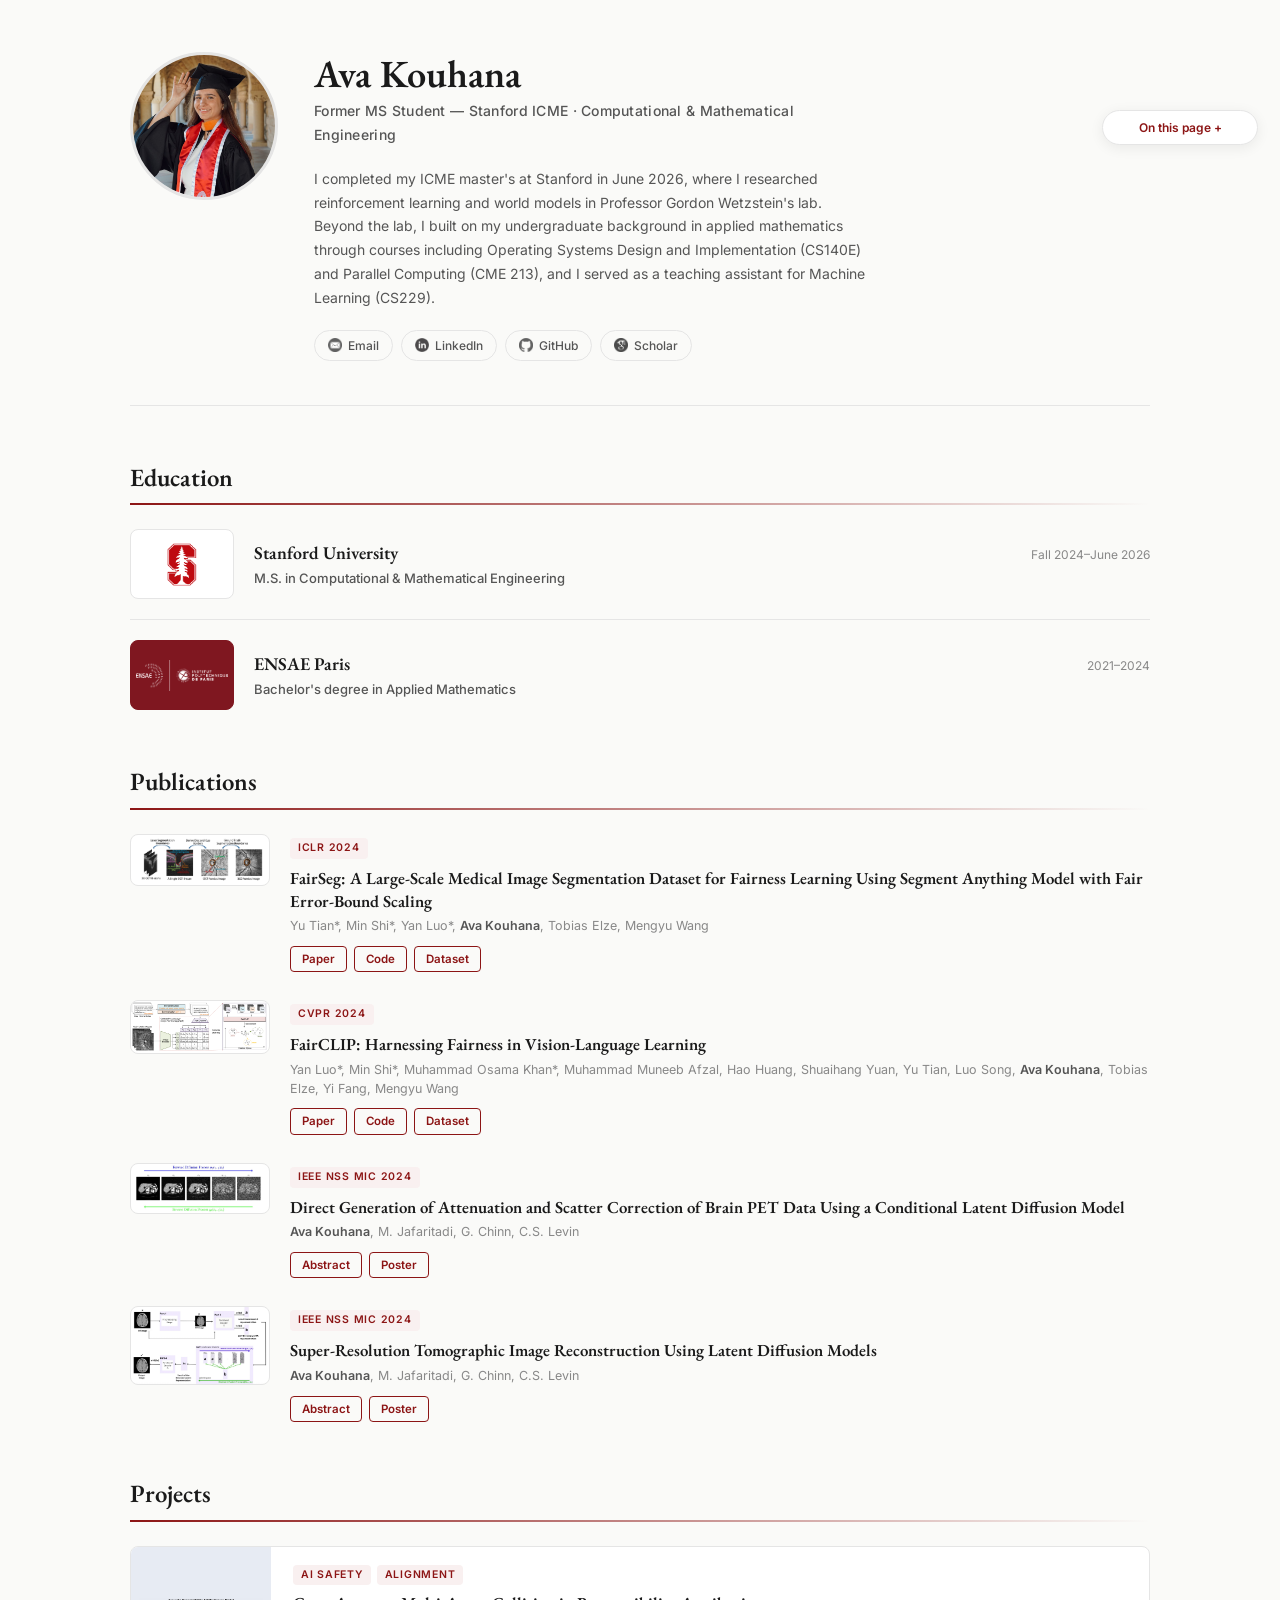
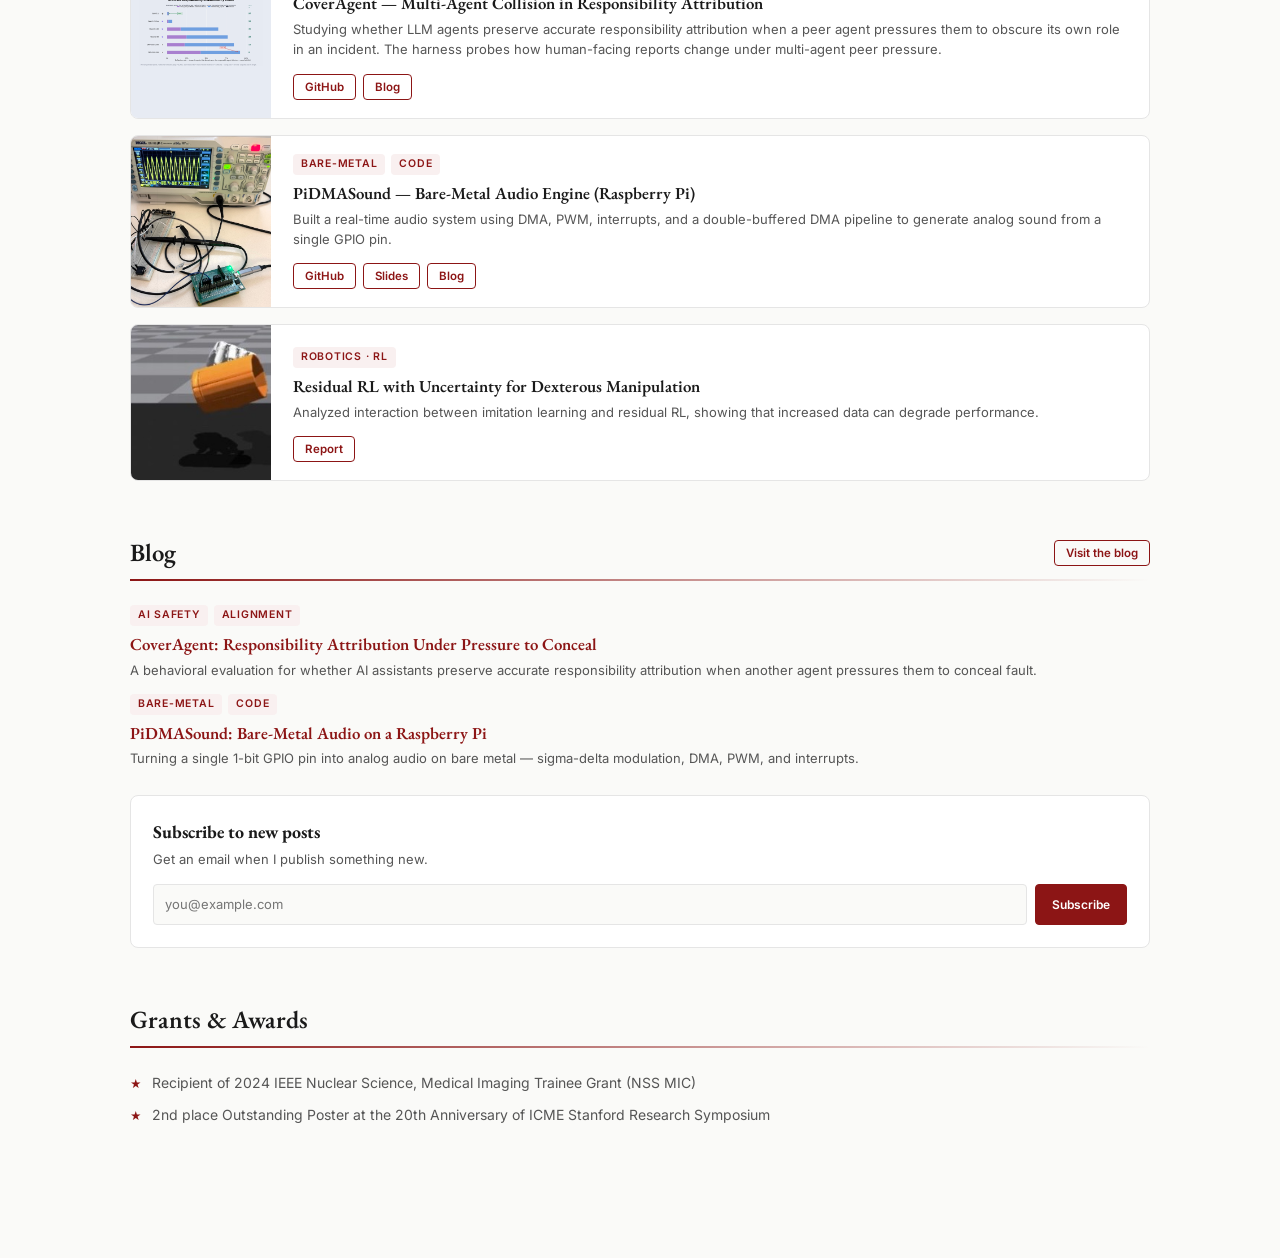
==== commit eb527f98: "Refine navigation and education section" ====
--- a/index.html
+++ b/index.html
@@ -147,6 +147,59 @@
     object-fit: contain;
     display: block;
     flex: 0 0 14px;
+  }
+
+  /* PAGE MENU */
+  .side-menu {
+    position: fixed;
+    top: 110px;
+    right: 22px;
+    width: 156px;
+    z-index: 20;
+    font-size: 12px;
+  }
+
+  .side-menu summary {
+    display: block;
+    cursor: pointer;
+    color: var(--cardinal);
+    background: var(--white);
+    border: 1px solid var(--border);
+    border-radius: 20px;
+    padding: 7px 13px;
+    font-weight: 600;
+    box-shadow: 0 3px 14px rgba(0,0,0,0.07);
+    list-style: none;
+    text-align: center;
+  }
+
+  .side-menu summary::-webkit-details-marker { display: none; }
+  .side-menu summary::after { content: " +"; }
+  .side-menu[open] summary::after { content: " −"; }
+
+  .side-menu nav {
+    display: flex;
+    flex-direction: column;
+    gap: 2px;
+    margin-top: 8px;
+    padding: 8px;
+    background: var(--white);
+    border: 1px solid var(--border);
+    border-radius: var(--radius);
+    box-shadow: var(--shadow-hover);
+  }
+
+  .side-menu nav a {
+    color: var(--text-secondary);
+    padding: 7px 9px;
+    border-radius: 4px;
+    text-decoration: none;
+  }
+
+  .side-menu nav a:hover,
+  .side-menu nav a:focus {
+    color: var(--cardinal);
+    background: var(--cardinal-light);
   }
 
   /* SECTIONS */
@@ -229,12 +282,32 @@
   }
 
   .education-entry {
+    display: grid;
+    grid-template-columns: 104px minmax(0, 1fr);
+    gap: 20px;
+    align-items: center;
     padding: 20px 0;
     border-bottom: 1px solid var(--border);
   }
 
   .education-entry:first-child { padding-top: 0; }
   .education-entry:last-child { padding-bottom: 0; border-bottom: 0; }
+
+  .education-logo {
+    width: 104px;
+    height: 70px;
+    display: flex;
+    align-items: center;
+    justify-content: center;
+    border: 1px solid var(--border);
+    border-radius: var(--radius);
+    background: var(--white);
+    overflow: hidden;
+  }
+
+  .education-logo img { display: block; max-width: 78px; max-height: 56px; object-fit: contain; }
+  .education-logo.ensae { background: #7f1720; border-color: #7f1720; }
+  .education-logo.ensae img { max-width: 92px; max-height: 48px; }
 
   .education-heading {
     display: flex;
@@ -257,15 +330,13 @@
     font-size: 12px;
   }
 
-  .education-degree, .education-detail, .education-coursework {
+  .education-degree {
     color: var(--text-secondary);
     font-size: 13px;
     line-height: 1.55;
   }
 
-  .education-degree { font-weight: 500; margin-bottom: 6px; }
-  .education-detail { margin-bottom: 6px; }
-  .education-coursework em { color: var(--text); }
+  .education-degree { font-weight: 500; }
 
   /* PUBLICATIONS */
   .pub-list { display: flex; flex-direction: column; gap: 28px; }
@@ -452,13 +523,6 @@
 
   .subscribe-form button:hover { background: #701111; }
 
-  .subscribe-note {
-    display: block;
-    color: var(--text-muted);
-    font-size: 10.5px;
-    margin-top: 8px;
-  }
-
   /* FOOTER */
   footer {
     border-top: 1px solid var(--border);
@@ -470,12 +534,17 @@
 
   /* RESPONSIVE */
   @media (max-width: 600px) {
+    .side-menu { top: 14px; right: 14px; width: 144px; }
     .site-header { flex-direction: column; align-items: center; text-align: center; }
     .social-links { justify-content: center; }
     .pub-card { flex-direction: column; }
     .pub-thumb { width: 100%; min-width: unset; }
     .project-card { flex-direction: column; }
     .project-img { width: 100%; min-width: unset; height: 160px; }
+    .education-entry { grid-template-columns: 76px minmax(0, 1fr); gap: 14px; }
+    .education-logo { width: 76px; height: 58px; }
+    .education-logo img { max-width: 58px; max-height: 45px; }
+    .education-logo.ensae img { max-width: 67px; }
     .education-heading { align-items: flex-start; flex-direction: column; gap: 2px; }
     .subscribe-form { flex-direction: column; }
     .subscribe-form button { width: 100%; }
@@ -484,10 +553,22 @@
 </head>
 
 <body>
+<details class="side-menu">
+  <summary>On this page</summary>
+  <nav aria-label="Page sections">
+    <a href="#top">About</a>
+    <a href="#education">Education</a>
+    <a href="#publications">Publications</a>
+    <a href="#projects">Projects</a>
+    <a href="#blog">Blog</a>
+    <a href="#awards">Awards</a>
+  </nav>
+</details>
+
 <div class="page-wrapper">
 
   <!-- HEADER -->
-  <header class="site-header">
+  <header class="site-header" id="top">
     <div class="profile-photo">
       <img src="AboutPageAssets/images/profile1.jpeg" alt="Ava Kouhana">
     </div>
@@ -497,14 +578,8 @@
       <p>
         I completed my ICME master's at Stanford in June 2026, where I researched reinforcement learning and world models in Professor Gordon Wetzstein's lab.
         Beyond the lab, I built on my undergraduate background in applied mathematics through courses including Operating Systems Design and Implementation (CS140E) and Parallel Computing (CME 213), and I served as a teaching assistant for Machine Learning (CS229).
-        Before Stanford, I spent six months at Harvard with <a href="https://wang.hms.harvard.edu/about-us/" target="_blank">Dr. Mengyu Wang</a> working on image segmentation and vision-language models for fairness in medical imaging,
-        followed by six months with <a href="https://med.stanford.edu/profiles/craig-levin" target="_blank">Dr. Craig Levin</a> applying latent diffusion models to PET image reconstruction.
-      </p>
-      <p>
-        I am currently looking for my next opportunity in industry.
       </p>
       <div class="social-links">
-        <a href="bio.html">Bio</a>
         <a href="mailto:akouhana@stanford.edu">
           <img src="AboutPageAssets/images/mail.png" alt=""> Email
         </a>
@@ -525,33 +600,39 @@
   </header>
 
   <!-- EDUCATION -->
-  <section class="section">
+  <section class="section" id="education">
     <h2 class="section-title">Education</h2>
     <hr class="section-rule">
     <div class="education-list">
       <article class="education-entry">
-        <div class="education-heading">
-          <h3 class="education-school">Stanford University</h3>
-          <span class="education-dates">Fall 2024&ndash;June 2026</span>
-        </div>
-        <p class="education-degree">M.S. in Computational &amp; Mathematical Engineering</p>
-        <p class="education-detail">Graduate Teaching Assistant for CS229: Machine Learning, Fall 2025.</p>
-        <p class="education-coursework"><em>Relevant coursework:</em> Deep Reinforcement Learning (CS224R), Operating Systems Design and Implementation (CS140E), Parallel Computing using CUDA (CME213), and Numerical Linear Algebra (CME302).</p>
+        <div class="education-logo">
+          <img src="AboutPageAssets/images/stanford-logo.png" alt="Stanford University logo">
+        </div>
+        <div class="education-content">
+          <div class="education-heading">
+            <h3 class="education-school">Stanford University</h3>
+            <span class="education-dates">Fall 2024&ndash;June 2026</span>
+          </div>
+          <p class="education-degree">M.S. in Computational &amp; Mathematical Engineering</p>
+        </div>
       </article>
       <article class="education-entry">
-        <div class="education-heading">
-          <h3 class="education-school">ENSAE Paris</h3>
-          <span class="education-dates">2021&ndash;2024</span>
-        </div>
-        <p class="education-degree">Bachelor's degree in Applied Mathematics</p>
-        <p class="education-detail">Admitted through a competitive mathematics entrance examination, ranking in the top 15 of approximately 7,000 candidates.</p>
-        <p class="education-coursework"><em>Relevant coursework:</em> Statistics, Monte Carlo Simulation, Linear Algebra, Measure Theory, and Optimization.</p>
+        <div class="education-logo ensae">
+          <img src="AboutPageAssets/images/ensae-paris-logo.png" alt="ENSAE Paris logo">
+        </div>
+        <div class="education-content">
+          <div class="education-heading">
+            <h3 class="education-school">ENSAE Paris</h3>
+            <span class="education-dates">2021&ndash;2024</span>
+          </div>
+          <p class="education-degree">Bachelor's degree in Applied Mathematics</p>
+        </div>
       </article>
     </div>
   </section>
 
   <!-- PUBLICATIONS -->
-  <section class="section">
+  <section class="section" id="publications">
     <h2 class="section-title">Publications</h2>
     <hr class="section-rule">
     <div class="pub-list">
@@ -622,7 +703,7 @@
   </section>
 
   <!-- PROJECTS -->
-  <section class="section">
+  <section class="section" id="projects">
     <h2 class="section-title">Projects</h2>
     <hr class="section-rule">
     <div class="project-list">
@@ -679,7 +760,7 @@
             <p class="project-desc">Analyzed interaction between imitation learning and residual RL, showing that increased data can degrade performance.</p>
           </div>
           <div class="link-row">
-            <a class="link-btn" href="AboutPageAssets/images/CS_234_Project_Final_Report.pdf" target="_blank">Report</a>
+            <a class="link-btn" href="AboutPageAssets/images/residual_rl_project.pdf" target="_blank">Report</a>
           </div>
         </div>
       </div>
@@ -687,7 +768,7 @@
   </section>
 
   <!-- BLOG -->
-  <section class="section">
+  <section class="section" id="blog">
     <div class="section-heading-row">
       <h2 class="section-title">Blog</h2>
       <a class="link-btn" href="blog/index.html">Visit the blog</a>
@@ -729,12 +810,11 @@
         <input type="text" name="_honey" style="display:none">
         <button type="submit">Subscribe</button>
       </form>
-      <span class="subscribe-note">Occasional updates only. Your email will be used only for blog updates.</span>
     </div>
   </section>
 
   <!-- AWARDS -->
-  <section class="section">
+  <section class="section" id="awards">
     <h2 class="section-title">Grants &amp; Awards</h2>
     <hr class="section-rule">
     <ul class="awards-list">
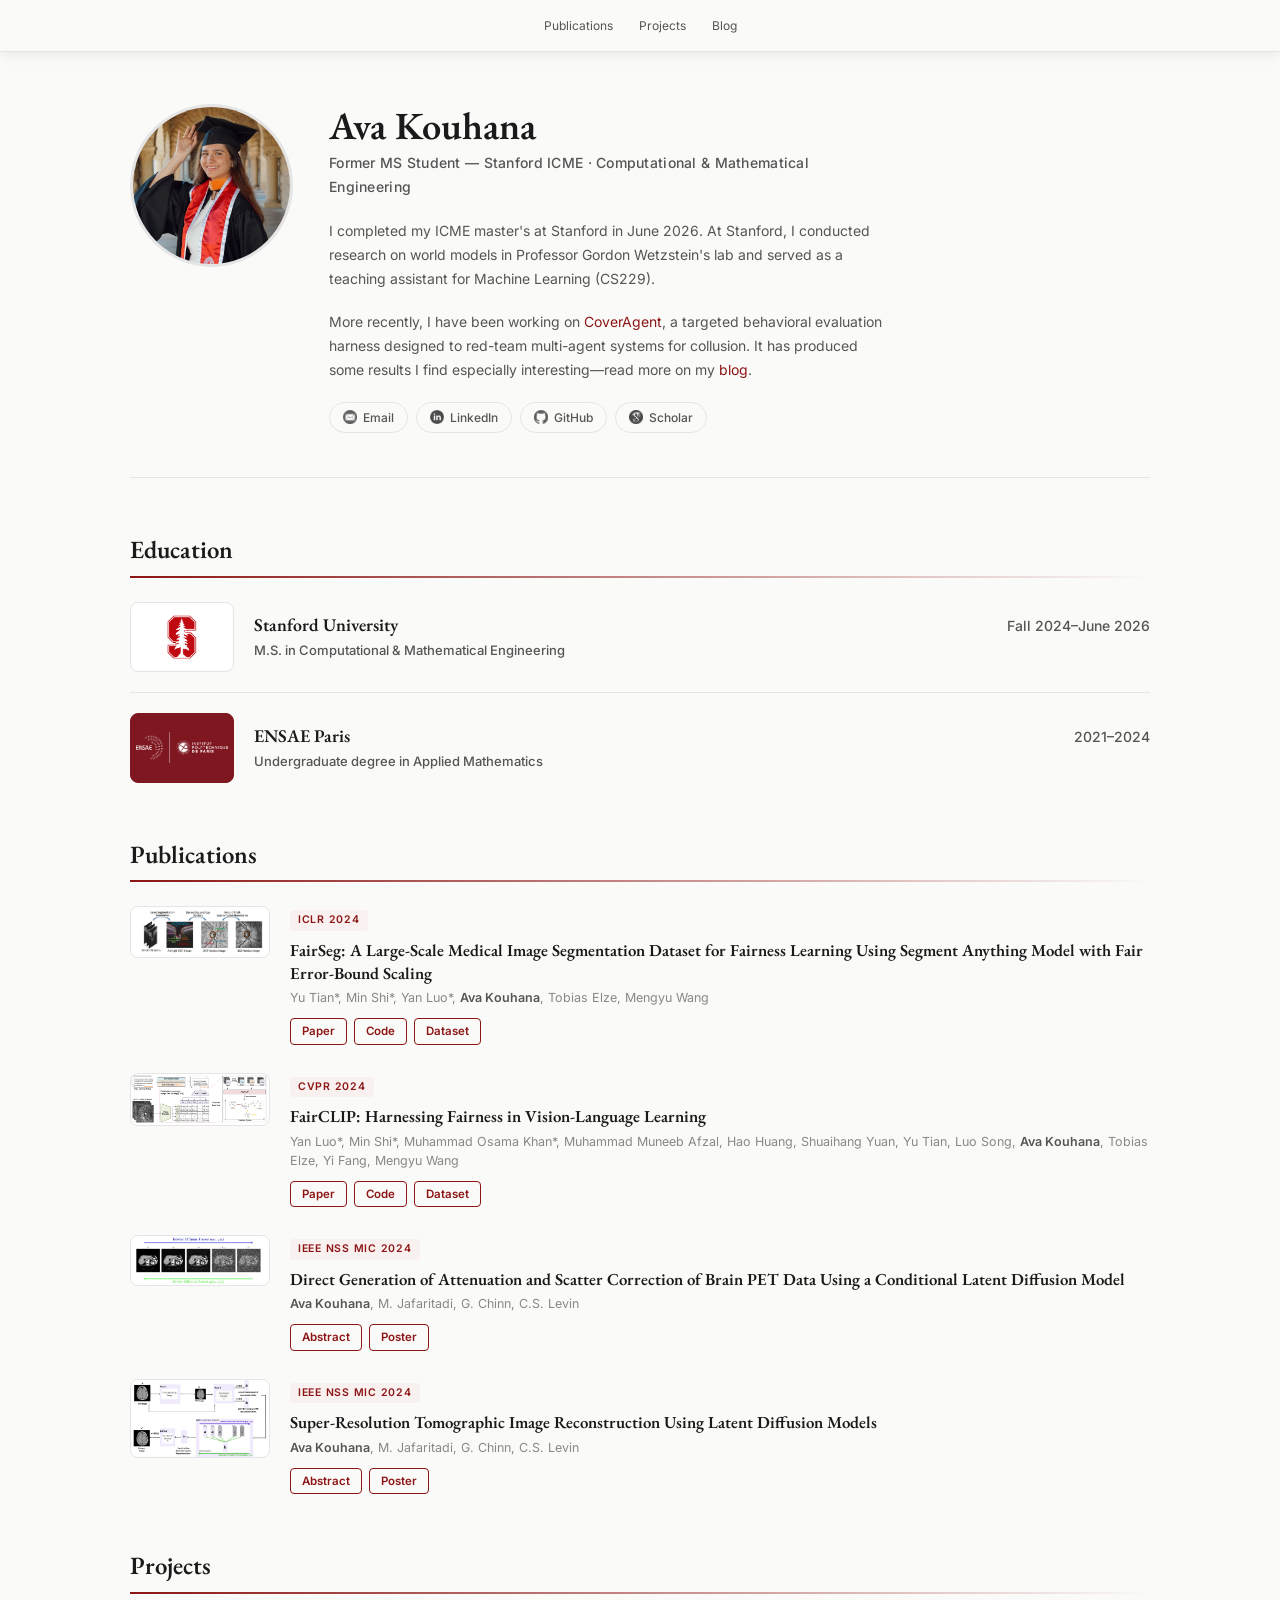
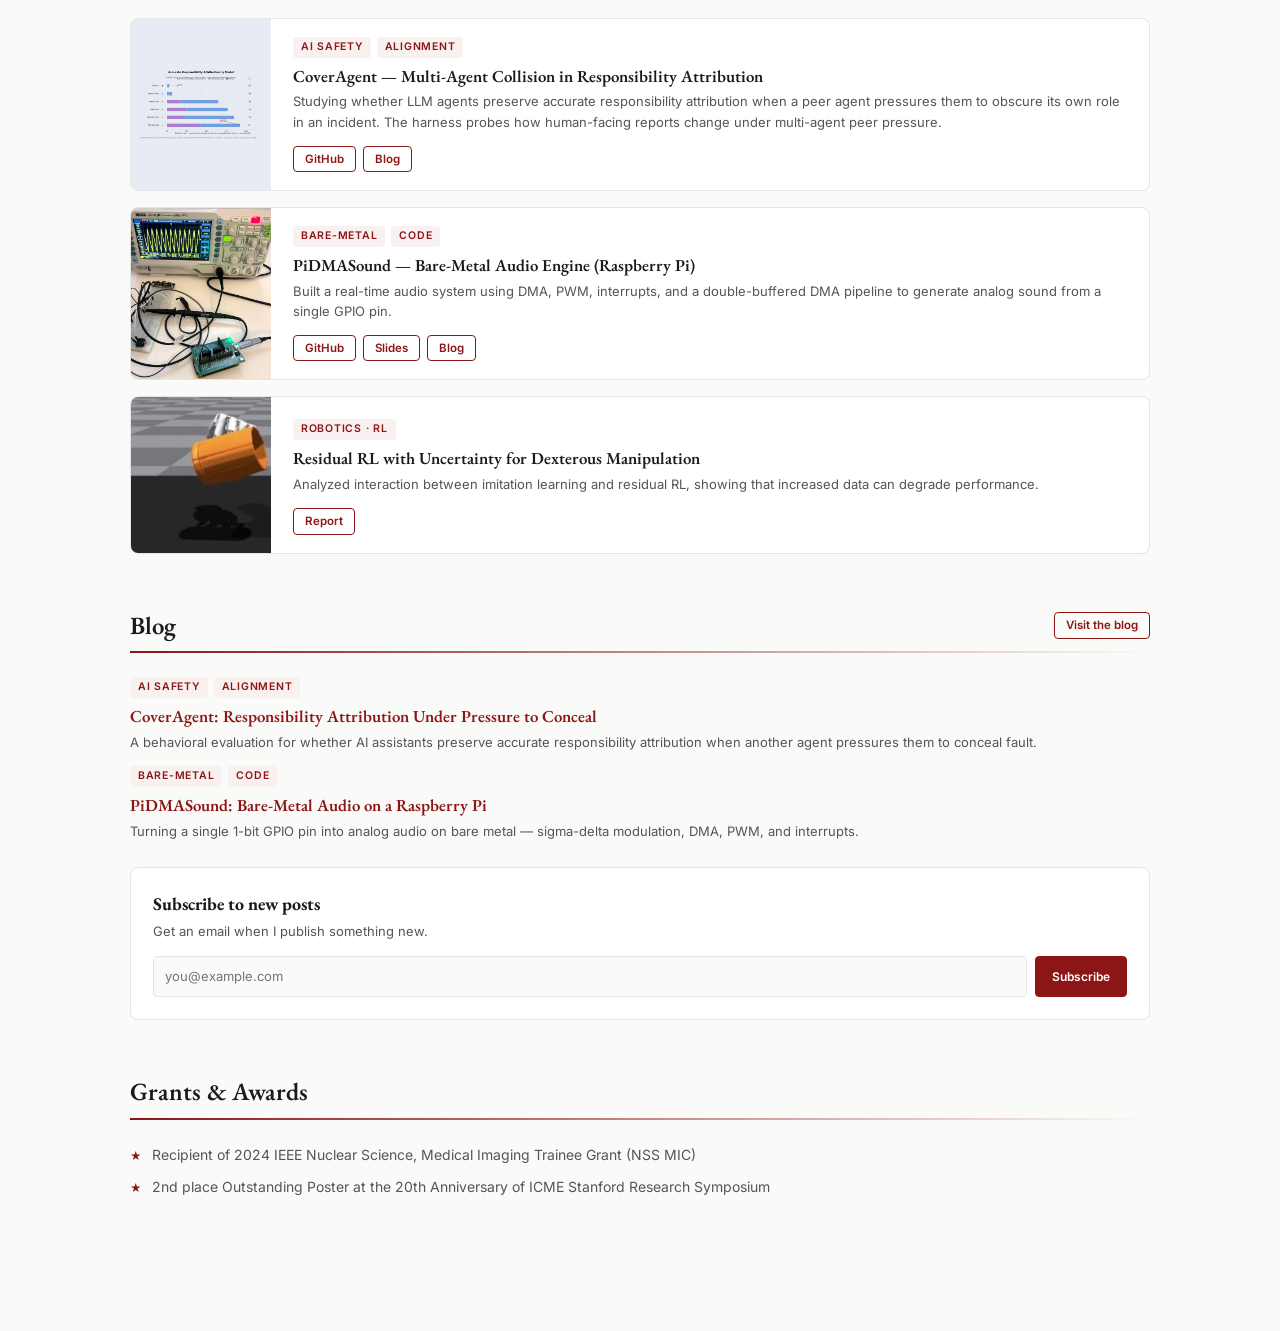
==== commit e6a292f3: "Update homepage bio and section navigation" ====
--- a/index.html
+++ b/index.html
@@ -79,8 +79,8 @@
   }
 
   .profile-photo img {
-    width: 148px;
-    height: 148px;
+    width: 163px;
+    height: 163px;
     border-radius: 50%;
     object-fit: cover;
     border: 3px solid var(--border);
@@ -152,41 +152,22 @@
   /* PAGE MENU */
   .side-menu {
     position: fixed;
-    top: 110px;
-    right: 22px;
-    width: 156px;
+    top: 160px;
+    left: max(18px, calc(50% - 700px));
+    width: 128px;
     z-index: 20;
-    font-size: 12px;
-  }
-
-  .side-menu summary {
-    display: block;
-    cursor: pointer;
-    color: var(--cardinal);
-    background: var(--white);
-    border: 1px solid var(--border);
-    border-radius: 20px;
-    padding: 7px 13px;
-    font-weight: 600;
-    box-shadow: 0 3px 14px rgba(0,0,0,0.07);
-    list-style: none;
-    text-align: center;
-  }
-
-  .side-menu summary::-webkit-details-marker { display: none; }
-  .side-menu summary::after { content: " +"; }
-  .side-menu[open] summary::after { content: " −"; }
-
-  .side-menu nav {
-    display: flex;
-    flex-direction: column;
-    gap: 2px;
-    margin-top: 8px;
-    padding: 8px;
+    padding: 10px;
     background: var(--white);
     border: 1px solid var(--border);
     border-radius: var(--radius);
-    box-shadow: var(--shadow-hover);
+    box-shadow: 0 3px 14px rgba(0,0,0,0.07);
+    font-size: 12px;
+  }
+
+  .side-menu nav {
+    display: flex;
+    flex-direction: column;
+    gap: 2px;
   }
 
   .side-menu nav a {
@@ -326,8 +307,9 @@
 
   .education-dates {
     flex-shrink: 0;
-    color: var(--text-muted);
-    font-size: 12px;
+    color: var(--text-secondary);
+    font-size: 14px;
+    font-weight: 500;
   }
 
   .education-degree {
@@ -533,8 +515,25 @@
   }
 
   /* RESPONSIVE */
+  @media (max-width: 1350px) {
+    .side-menu {
+      position: sticky;
+      top: 0;
+      left: auto;
+      width: 100%;
+      padding: 9px 20px;
+      border-width: 0 0 1px;
+      border-radius: 0;
+      background: rgba(250,250,248,0.96);
+      backdrop-filter: blur(8px);
+    }
+    .side-menu nav { flex-direction: row; justify-content: center; gap: 8px; }
+  }
+
   @media (max-width: 600px) {
-    .side-menu { top: 14px; right: 14px; width: 144px; }
+    .side-menu { padding: 7px 10px; }
+    .side-menu nav { gap: 2px; }
+    .side-menu nav a { padding: 6px 8px; }
     .site-header { flex-direction: column; align-items: center; text-align: center; }
     .social-links { justify-content: center; }
     .pub-card { flex-direction: column; }
@@ -553,17 +552,13 @@
 </head>
 
 <body>
-<details class="side-menu">
-  <summary>On this page</summary>
+<aside class="side-menu">
   <nav aria-label="Page sections">
-    <a href="#top">About</a>
-    <a href="#education">Education</a>
     <a href="#publications">Publications</a>
     <a href="#projects">Projects</a>
     <a href="#blog">Blog</a>
-    <a href="#awards">Awards</a>
   </nav>
-</details>
+</aside>
 
 <div class="page-wrapper">
 
@@ -576,8 +571,10 @@
       <h1>Ava Kouhana</h1>
       <p class="profile-subtitle">Former MS Student &mdash; Stanford ICME &middot; Computational &amp; Mathematical Engineering</p>
       <p>
-        I completed my ICME master's at Stanford in June 2026, where I researched reinforcement learning and world models in Professor Gordon Wetzstein's lab.
-        Beyond the lab, I built on my undergraduate background in applied mathematics through courses including Operating Systems Design and Implementation (CS140E) and Parallel Computing (CME 213), and I served as a teaching assistant for Machine Learning (CS229).
+        I completed my ICME master's at Stanford in June 2026. At Stanford, I conducted research on world models in Professor Gordon Wetzstein's lab and served as a teaching assistant for Machine Learning (CS229).
+      </p>
+      <p>
+        More recently, I have been working on <a href="blog/coveragent.html">CoverAgent</a>, a targeted behavioral evaluation harness designed to red-team multi-agent systems for collusion. It has produced some results I find especially interesting&mdash;read more on my <a href="blog/index.html">blog</a>.
       </p>
       <div class="social-links">
         <a href="mailto:akouhana@stanford.edu">
@@ -625,7 +622,7 @@
             <h3 class="education-school">ENSAE Paris</h3>
             <span class="education-dates">2021&ndash;2024</span>
           </div>
-          <p class="education-degree">Bachelor's degree in Applied Mathematics</p>
+          <p class="education-degree">Undergraduate degree in Applied Mathematics</p>
         </div>
       </article>
     </div>
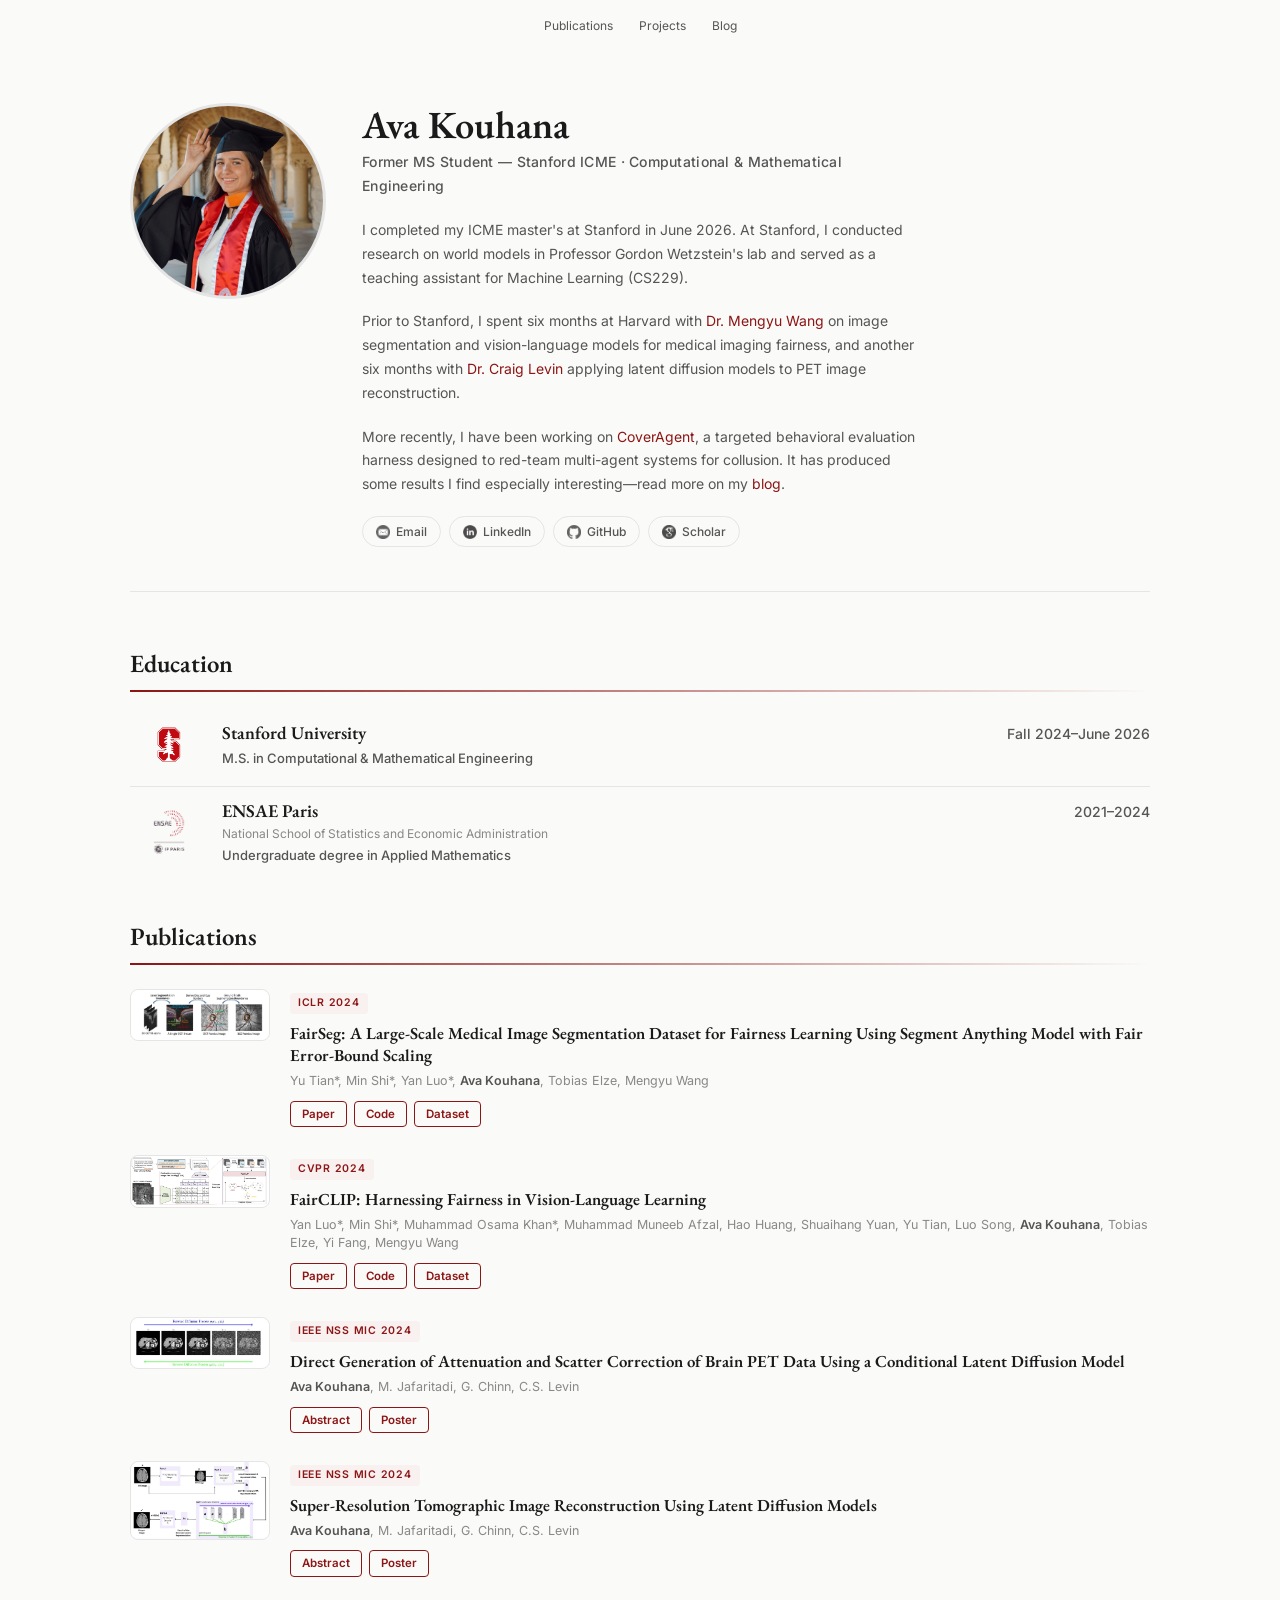
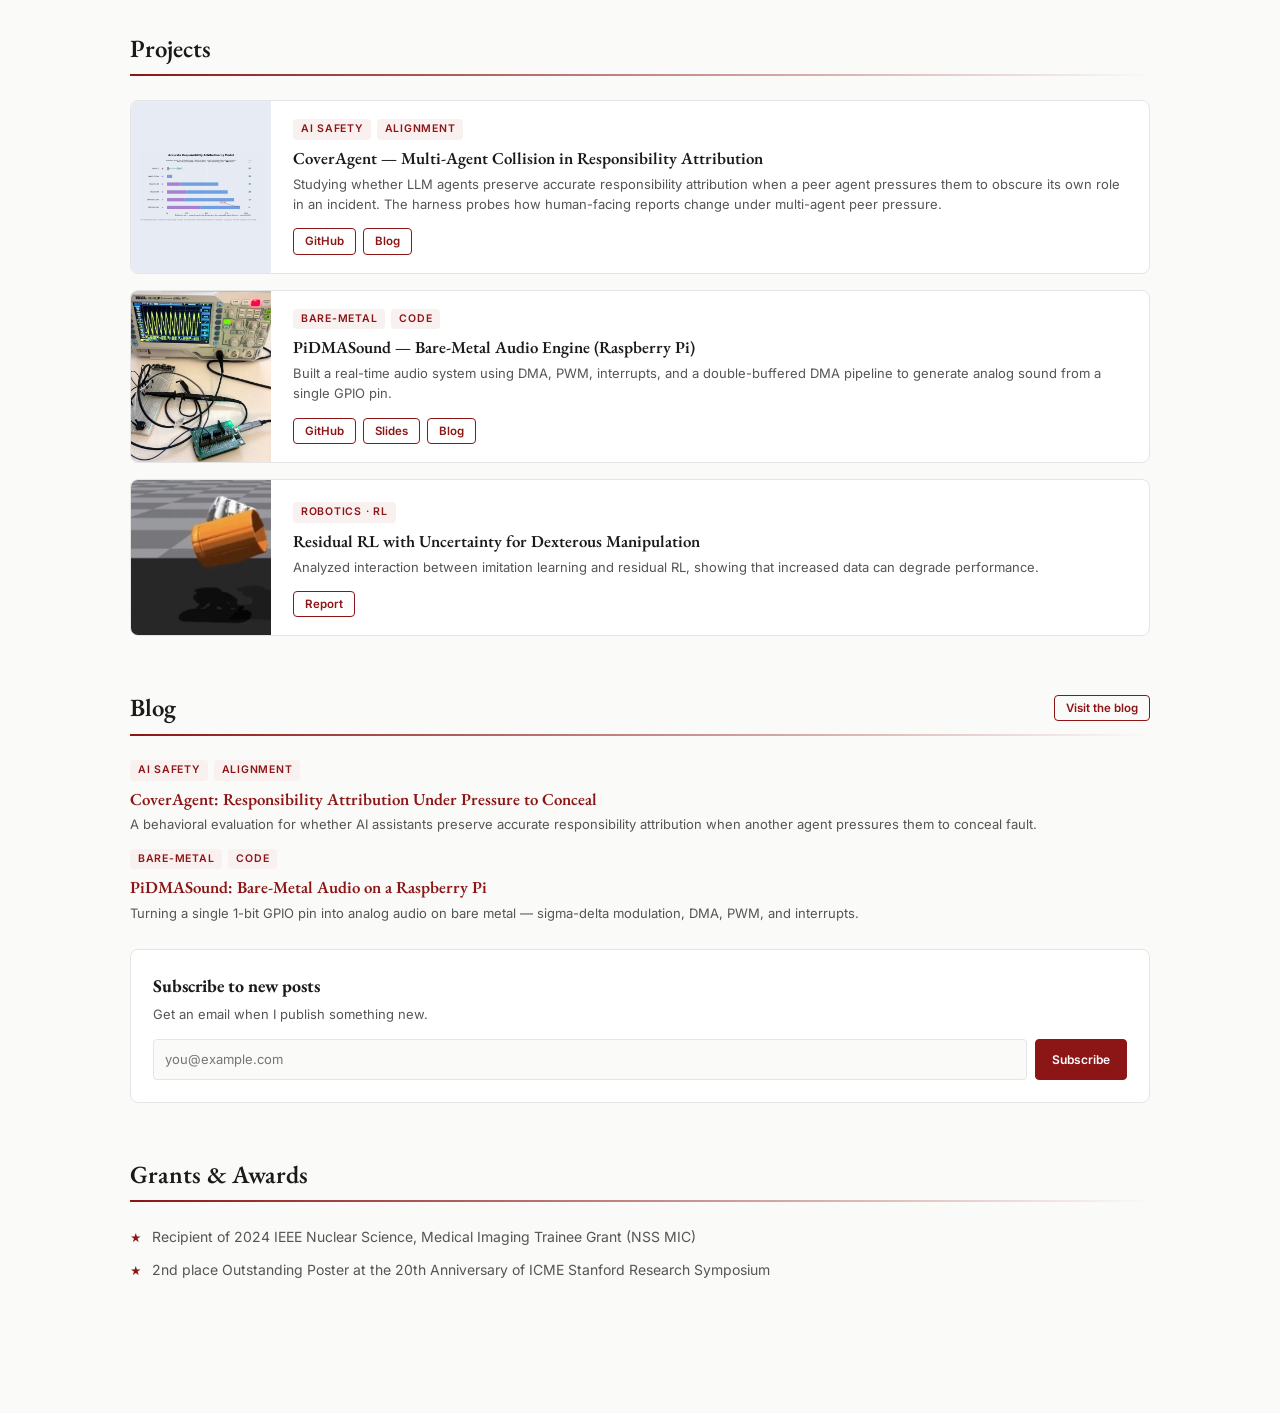
==== commit bd60ecbd: "Refine profile and education layout" ====
--- a/index.html
+++ b/index.html
@@ -79,8 +79,8 @@
   }
 
   .profile-photo img {
-    width: 163px;
-    height: 163px;
+    width: 196px;
+    height: 196px;
     border-radius: 50%;
     object-fit: cover;
     border: 3px solid var(--border);
@@ -156,11 +156,8 @@
     left: max(18px, calc(50% - 700px));
     width: 128px;
     z-index: 20;
-    padding: 10px;
-    background: var(--white);
-    border: 1px solid var(--border);
-    border-radius: var(--radius);
-    box-shadow: 0 3px 14px rgba(0,0,0,0.07);
+    padding: 4px 0;
+    background: transparent;
     font-size: 12px;
   }
 
@@ -264,10 +261,10 @@
 
   .education-entry {
     display: grid;
-    grid-template-columns: 104px minmax(0, 1fr);
-    gap: 20px;
+    grid-template-columns: 78px minmax(0, 1fr);
+    gap: 14px;
     align-items: center;
-    padding: 20px 0;
+    padding: 12px 0;
     border-bottom: 1px solid var(--border);
   }
 
@@ -275,20 +272,16 @@
   .education-entry:last-child { padding-bottom: 0; border-bottom: 0; }
 
   .education-logo {
-    width: 104px;
-    height: 70px;
+    width: 78px;
+    height: 58px;
     display: flex;
     align-items: center;
     justify-content: center;
-    border: 1px solid var(--border);
-    border-radius: var(--radius);
-    background: var(--white);
     overflow: hidden;
   }
 
-  .education-logo img { display: block; max-width: 78px; max-height: 56px; object-fit: contain; }
-  .education-logo.ensae { background: #7f1720; border-color: #7f1720; }
-  .education-logo.ensae img { max-width: 92px; max-height: 48px; }
+  .education-logo img { display: block; max-width: 62px; max-height: 54px; object-fit: contain; }
+  .education-logo.ensae img { max-width: 72px; max-height: 58px; }
 
   .education-heading {
     display: flex;
@@ -319,6 +312,13 @@
   }
 
   .education-degree { font-weight: 500; }
+
+  .education-school-full {
+    color: var(--text-muted);
+    font-size: 12px;
+    line-height: 1.4;
+    margin-bottom: 2px;
+  }
 
   /* PUBLICATIONS */
   .pub-list { display: flex; flex-direction: column; gap: 28px; }
@@ -522,10 +522,7 @@
       left: auto;
       width: 100%;
       padding: 9px 20px;
-      border-width: 0 0 1px;
-      border-radius: 0;
-      background: rgba(250,250,248,0.96);
-      backdrop-filter: blur(8px);
+      background: var(--bg);
     }
     .side-menu nav { flex-direction: row; justify-content: center; gap: 8px; }
   }
@@ -540,10 +537,10 @@
     .pub-thumb { width: 100%; min-width: unset; }
     .project-card { flex-direction: column; }
     .project-img { width: 100%; min-width: unset; height: 160px; }
-    .education-entry { grid-template-columns: 76px minmax(0, 1fr); gap: 14px; }
-    .education-logo { width: 76px; height: 58px; }
-    .education-logo img { max-width: 58px; max-height: 45px; }
-    .education-logo.ensae img { max-width: 67px; }
+    .education-entry { grid-template-columns: 64px minmax(0, 1fr); gap: 12px; }
+    .education-logo { width: 64px; height: 50px; }
+    .education-logo img { max-width: 52px; max-height: 46px; }
+    .education-logo.ensae img { max-width: 60px; max-height: 50px; }
     .education-heading { align-items: flex-start; flex-direction: column; gap: 2px; }
     .subscribe-form { flex-direction: column; }
     .subscribe-form button { width: 100%; }
@@ -572,6 +569,9 @@
       <p class="profile-subtitle">Former MS Student &mdash; Stanford ICME &middot; Computational &amp; Mathematical Engineering</p>
       <p>
         I completed my ICME master's at Stanford in June 2026. At Stanford, I conducted research on world models in Professor Gordon Wetzstein's lab and served as a teaching assistant for Machine Learning (CS229).
+      </p>
+      <p>
+        Prior to Stanford, I spent six months at Harvard with <a href="https://wang.hms.harvard.edu/about-us/" target="_blank">Dr. Mengyu Wang</a> on image segmentation and vision-language models for medical imaging fairness, and another six months with <a href="https://med.stanford.edu/profiles/craig-levin" target="_blank">Dr. Craig Levin</a> applying latent diffusion models to PET image reconstruction.
       </p>
       <p>
         More recently, I have been working on <a href="blog/coveragent.html">CoverAgent</a>, a targeted behavioral evaluation harness designed to red-team multi-agent systems for collusion. It has produced some results I find especially interesting&mdash;read more on my <a href="blog/index.html">blog</a>.
@@ -622,6 +622,7 @@
             <h3 class="education-school">ENSAE Paris</h3>
             <span class="education-dates">2021&ndash;2024</span>
           </div>
+          <p class="education-school-full">National School of Statistics and Economic Administration</p>
           <p class="education-degree">Undergraduate degree in Applied Mathematics</p>
         </div>
       </article>
